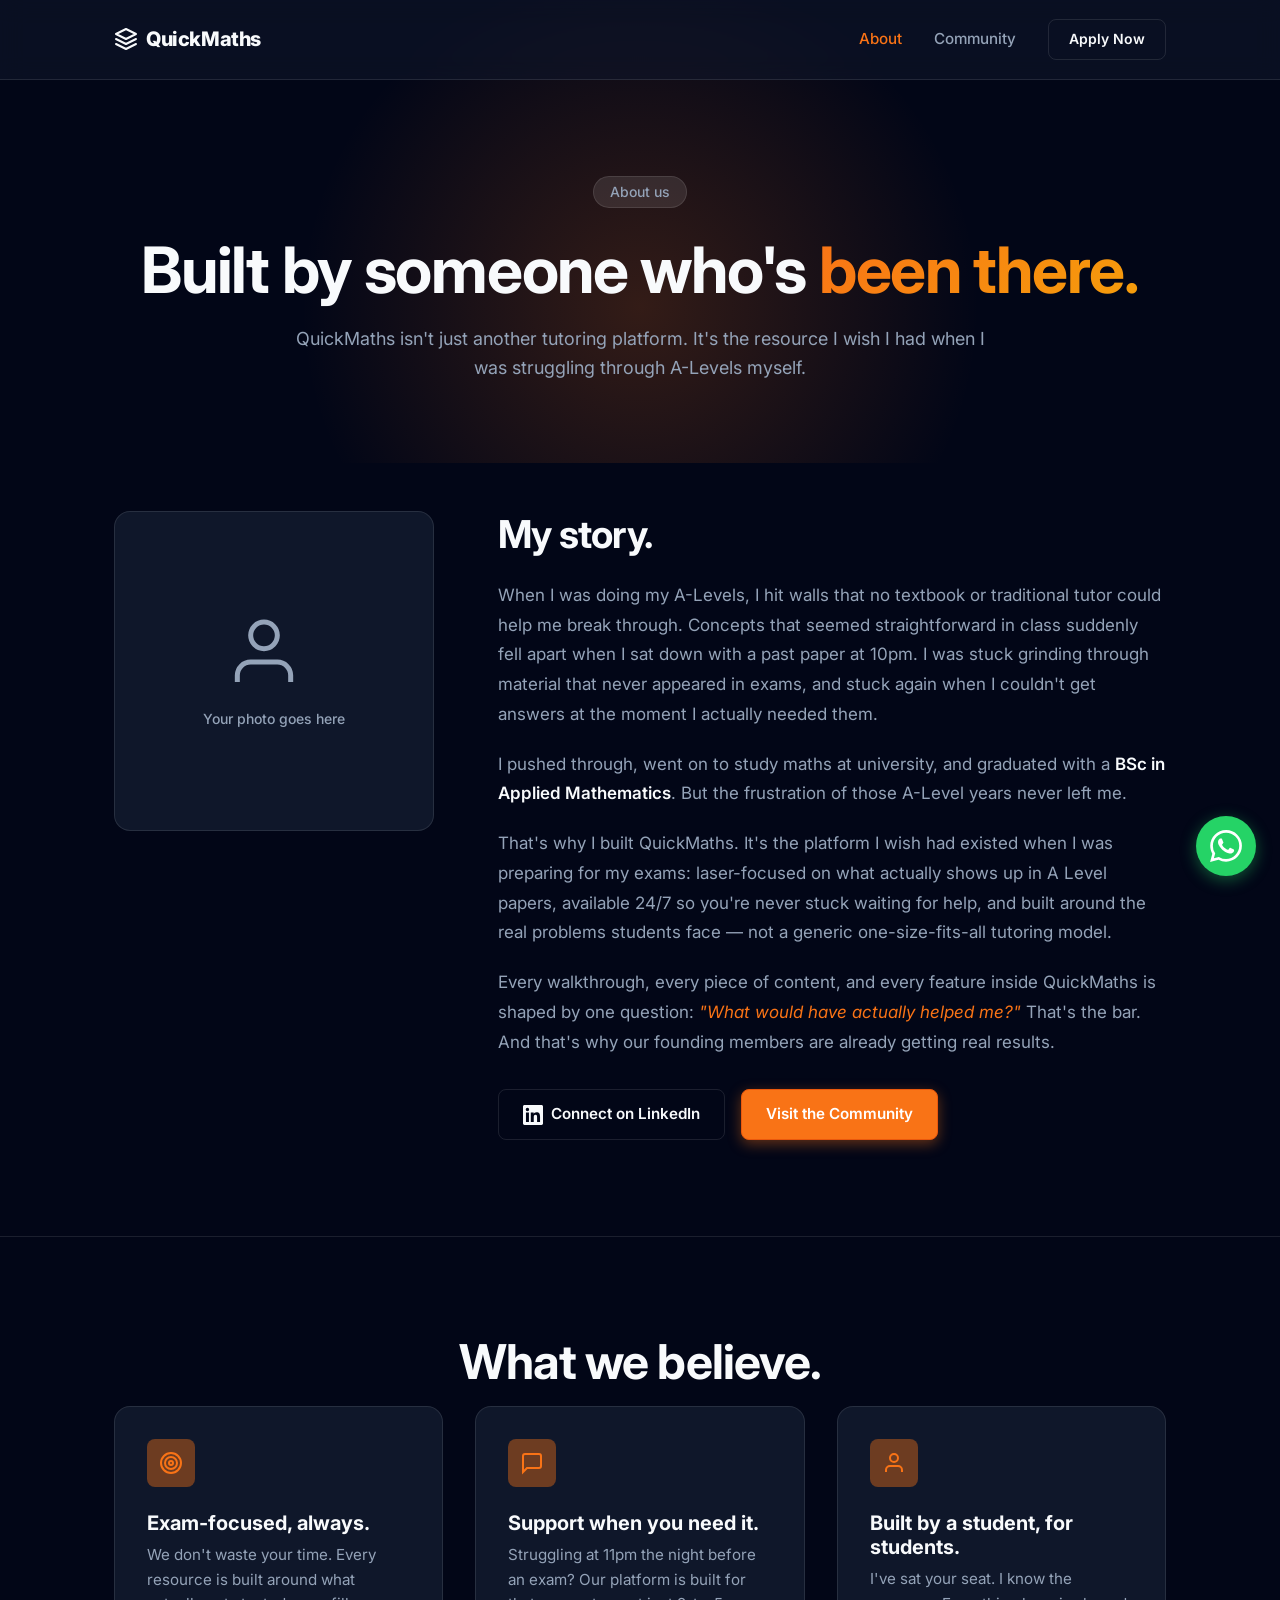
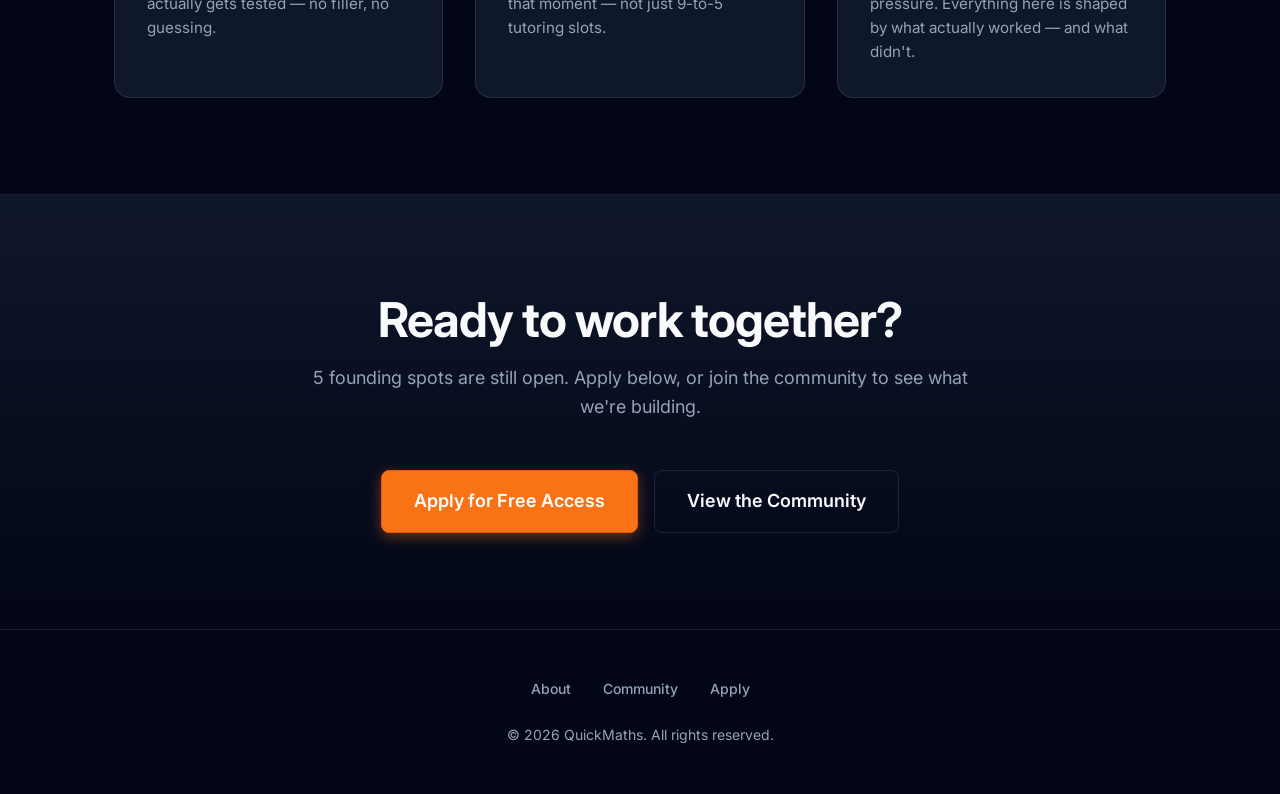
==== about.html @ 4be0e498 "about.html" ====
<!DOCTYPE html>
<html lang="en">

<head>
    <meta charset="UTF-8">
    <meta name="viewport" content="width=device-width, initial-scale=1.0">
    <title>About Us | QuickMaths</title>
    <meta name="description"
        content="Built by an Applied Maths graduate who knows first-hand what A-Level students actually need.">
    <link rel="preconnect" href="https://fonts.googleapis.com">
    <link rel="preconnect" href="https://fonts.gstatic.com" crossorigin>
    <link href="https://fonts.googleapis.com/css2?family=Inter:wght@300;400;500;600;700;800&display=swap"
        rel="stylesheet">
    <link rel="stylesheet" href="styles.css">
</head>

<body>
    <!-- Navbar -->
    <nav class="navbar">
        <div class="container nav-container">
            <a href="index.html" class="logo">
                <svg width="24" height="24" viewBox="0 0 24 24" fill="none" stroke="currentColor" stroke-width="2"
                    stroke-linecap="round" stroke-linejoin="round" class="logo-icon">
                    <path d="M12 2L2 7l10 5 10-5-10-5zM2 17l10 5 10-5M2 12l10 5 10-5" />
                </svg>
                QuickMaths
            </a>
            <div class="nav-links">
                <a href="about.html" class="nav-link active">About</a>
                <a href="https://www.skool.com/quick-maths-6968/about" target="_blank" rel="noopener" class="nav-link">Community</a>
                <a href="https://tally.so/r/ODPE07" class="btn btn-outline sm">Apply Now</a>
            </div>
        </div>
    </nav>

    <!-- About Hero -->
    <header class="section about-hero">
        <div class="hero-bg-glow"></div>
        <div class="container animate-on-scroll">
            <span class="badge">About us</span>
            <h1 class="hero-title">Built by someone who's <span>been there.</span></h1>
            <p class="hero-subtitle about-subtitle">QuickMaths isn't just another tutoring platform. It's the resource I wish I had when I was struggling through A-Levels myself.</p>
        </div>
    </header>

    <!-- Founder Story -->
    <section class="section founder-section">
        <div class="container animate-on-scroll">
            <div class="founder-layout">
                <div class="founder-image-wrapper">
                    <div class="founder-image-placeholder">
                        <svg width="80" height="80" viewBox="0 0 24 24" fill="none" stroke="currentColor" stroke-width="1.5">
                            <path d="M17 21v-2a4 4 0 0 0-4-4H5a4 4 0 0 0-4 4v2" />
                            <circle cx="9" cy="7" r="4" />
                        </svg>
                        <p class="placeholder-text">Your photo goes here</p>
                    </div>
                </div>
                <div class="founder-content">
                    <h2 class="founder-heading">My story.</h2>
                    <p>When I was doing my A-Levels, I hit walls that no textbook or traditional tutor could help me break through. Concepts that seemed straightforward in class suddenly fell apart when I sat down with a past paper at 10pm. I was stuck grinding through material that never appeared in exams, and stuck again when I couldn't get answers at the moment I actually needed them.</p>

                    <p>I pushed through, went on to study maths at university, and graduated with a <strong>BSc in Applied Mathematics</strong>. But the frustration of those A-Level years never left me.</p>

                    <p>That's why I built QuickMaths. It's the platform I wish had existed when I was preparing for my exams: laser-focused on what actually shows up in A Level papers, available 24/7 so you're never stuck waiting for help, and built around the real problems students face &mdash; not a generic one-size-fits-all tutoring model.</p>

                    <p>Every walkthrough, every piece of content, and every feature inside QuickMaths is shaped by one question: <em>"What would have actually helped me?"</em> That's the bar. And that's why our founding members are already getting real results.</p>

                    <div class="founder-links">
                        <a href="https://linkedin.com/in/nicholas-geragotellis-593761186/" target="_blank" rel="noopener" class="btn btn-outline">
                            <svg width="20" height="20" viewBox="0 0 24 24" fill="currentColor" style="margin-right: 0.5rem;">
                                <path d="M20.447 20.452h-3.554v-5.569c0-1.328-.027-3.037-1.852-3.037-1.853 0-2.136 1.445-2.136 2.939v5.667H9.351V9h3.414v1.561h.046c.477-.9 1.637-1.85 3.37-1.85 3.601 0 4.267 2.37 4.267 5.455v6.286zM5.337 7.433a2.062 2.062 0 01-2.063-2.065 2.063 2.063 0 112.063 2.065zm1.782 13.019H3.555V9h3.564v11.452zM22.225 0H1.771C.792 0 0 .774 0 1.729v20.542C0 23.227.792 24 1.771 24h20.451C23.2 24 24 23.227 24 22.271V1.729C24 .774 23.2 0 22.222 0h.003z"/>
                            </svg>
                            Connect on LinkedIn
                        </a>
                        <a href="https://www.skool.com/quick-maths-6968/about" target="_blank" rel="noopener" class="btn btn-primary">Visit the Community</a>
                    </div>
                </div>
            </div>
        </div>
    </section>

    <!-- Values / Mission Section -->
    <section class="section mission-section">
        <div class="container animate-on-scroll">
            <div class="section-header center">
                <h2 class="section-title">What we believe.</h2>
            </div>
            <div class="grid feature-grid">
                <div class="card feature-card">
                    <div class="card-icon accent">
                        <svg width="24" height="24" viewBox="0 0 24 24" fill="none" stroke="currentColor" stroke-width="2">
                            <circle cx="12" cy="12" r="10" />
                            <circle cx="12" cy="12" r="6" />
                            <circle cx="12" cy="12" r="2" />
                        </svg>
                    </div>
                    <div class="feature-content">
                        <h3>Exam-focused, always.</h3>
                        <p>We don't waste your time. Every resource is built around what actually gets tested &mdash; no filler, no guessing.</p>
                    </div>
                </div>
                <div class="card feature-card">
                    <div class="card-icon accent">
                        <svg width="24" height="24" viewBox="0 0 24 24" fill="none" stroke="currentColor" stroke-width="2">
                            <path d="M21 15a2 2 0 0 1-2 2H7l-4 4V5a2 2 0 0 1 2-2h14a2 2 0 0 1 2 2z" />
                        </svg>
                    </div>
                    <div class="feature-content">
                        <h3>Support when you need it.</h3>
                        <p>Struggling at 11pm the night before an exam? Our platform is built for that moment &mdash; not just 9-to-5 tutoring slots.</p>
                    </div>
                </div>
                <div class="card feature-card">
                    <div class="card-icon accent">
                        <svg width="24" height="24" viewBox="0 0 24 24" fill="none" stroke="currentColor" stroke-width="2">
                            <path d="M20 21v-2a4 4 0 0 0-4-4H8a4 4 0 0 0-4 4v2" />
                            <circle cx="12" cy="7" r="4" />
                        </svg>
                    </div>
                    <div class="feature-content">
                        <h3>Built by a student, for students.</h3>
                        <p>I've sat your seat. I know the pressure. Everything here is shaped by what actually worked &mdash; and what didn't.</p>
                    </div>
                </div>
            </div>
        </div>
    </section>

    <!-- Final CTA -->
    <section class="section final-cta">
        <div class="container center animate-on-scroll">
            <h2 class="section-title">Ready to work together?</h2>
            <p class="section-subtitle">5 founding spots are still open. Apply below, or join the community to see what we're building.</p>
            <div class="hero-cta-group" style="display: flex; gap: 1rem; justify-content: center; flex-wrap: wrap;">
                <a href="https://tally.so/r/ODPE07" class="btn btn-primary lg">Apply for Free Access</a>
                <a href="https://www.skool.com/quick-maths-6968/about" target="_blank" rel="noopener" class="btn btn-outline lg">View the Community</a>
            </div>
        </div>
    </section>

    <!-- Footer -->
    <footer class="footer">
        <div class="container center">
            <div class="footer-links">
                <a href="about.html">About</a>
                <a href="https://www.skool.com/quick-maths-6968/about" target="_blank" rel="noopener">Community</a>
                <a href="https://tally.so/r/ODPE07">Apply</a>
            </div>
            <p>&copy; 2026 QuickMaths. All rights reserved.</p>
        </div>
    </footer>

    <!-- WhatsApp Floating Button -->
    <a href="https://wa.me/447864650040?text=Hi%20QuickMaths%2C%20I%20have%20a%20question" 
       target="_blank" rel="noopener" class="whatsapp-float" aria-label="Chat on WhatsApp">
        <svg viewBox="0 0 24 24" width="32" height="32" fill="currentColor">
            <path d="M17.472 14.382c-.297-.149-1.758-.867-2.03-.966-.273-.099-.471-.148-.67.15-.197.297-.767.966-.94 1.164-.173.199-.347.223-.644.075-.297-.15-1.255-.463-2.39-1.475-.883-.788-1.48-1.761-1.653-2.059-.173-.297-.018-.458.13-.606.134-.133.298-.347.446-.52.149-.174.198-.298.298-.497.099-.198.05-.371-.025-.52-.075-.149-.669-1.612-.916-2.207-.242-.579-.487-.5-.669-.51-.173-.008-.371-.01-.57-.01-.198 0-.52.074-.792.372-.272.297-1.04 1.016-1.04 2.479 0 1.462 1.065 2.875 1.213 3.074.149.198 2.096 3.2 5.077 4.487.709.306 1.262.489 1.694.625.712.227 1.36.195 1.871.118.571-.085 1.758-.719 2.006-1.413.248-.694.248-1.289.173-1.413-.074-.124-.272-.198-.57-.347m-5.421 7.403h-.004a9.87 9.87 0 01-5.031-1.378l-.361-.214-3.741.982.998-3.648-.235-.374a9.86 9.86 0 01-1.51-5.26c.001-5.45 4.436-9.884 9.888-9.884 2.64 0 5.122 1.03 6.988 2.898a9.825 9.825 0 012.893 6.994c-.003 5.45-4.437 9.884-9.885 9.884m8.413-18.297A11.815 11.815 0 0012.05 0C5.495 0 .16 5.335.157 11.892c0 2.096.547 4.142 1.588 5.945L.057 24l6.305-1.654a11.882 11.882 0 005.683 1.448h.005c6.554 0 11.89-5.335 11.893-11.893a11.821 11.821 0 00-3.48-8.413z"/>
        </svg>
    </a>

    <script src="script.js"></script>
</body>

</html>
---- styles.css ----
/* BASE CONFIGURATION & CSS VARIABLES */
:root {
  /* Colors */
  --bg-base: #020617; /* Deep Slate (Tailwind 950) */
  --bg-surface: #0f172a; /* Slate 900 */
  --bg-surface-glass: rgba(15, 23, 42, 0.6);
  --bg-surface-hover: #1e293b;
  
  --accent-primary: #F97316; /* Energetic Orange */
  --accent-hover: #EA580C;
  --accent-glow: rgba(249, 115, 22, 0.4);
  
  --text-main: #f8fafc;
  --text-muted: #94a3b8;
  --border-color: rgba(255, 255, 255, 0.1);
  --border-glow: rgba(249, 115, 22, 0.2);

  /* Utilities */
  --nav-height: 80px;
  --container-width: 1100px;
  --radius-sm: 8px;
  --radius-md: 16px;
  --radius-lg: 24px;
}

* {
  box-sizing: border-box;
  margin: 0;
  padding: 0;
}

body {
  font-family: 'Inter', sans-serif;
  background-color: var(--bg-base);
  color: var(--text-main);
  line-height: 1.6;
  -webkit-font-smoothing: antialiased;
  overflow-x: hidden;
}

/* TYPOGRAPHY */
h1, h2, h3, h4, h5 {
  line-height: 1.2;
  font-weight: 700;
  margin-bottom: 1rem;
}

h1.hero-title {
  font-size: clamp(2.5rem, 5vw, 4rem);
  letter-spacing: -0.02em;
}

h1.hero-title span, h2.section-title span {
  background: linear-gradient(135deg, #fff 0%, var(--text-muted) 100%);
  -webkit-background-clip: text;
  -webkit-text-fill-color: transparent;
}

h1.hero-title span {
  color: var(--accent-primary);
  background: linear-gradient(135deg, #F97316 0%, #F59E0B 100%);
  -webkit-background-clip: text;
  -webkit-text-fill-color: transparent;
}

h2.section-title {
  font-size: clamp(2rem, 4vw, 3rem);
  letter-spacing: -0.02em;
}

.section-subtitle, .hero-subtitle {
  font-size: 1.125rem;
  color: var(--text-muted);
  max-width: 700px;
  margin-bottom: 2rem;
  font-weight: 400;
}

.center {
  text-align: center;
  margin-inline: auto;
  display: flex;
  flex-direction: column;
  align-items: center;
}

a {
  text-decoration: none;
  transition: all 0.2s ease;
}

/* LAYOUT */
.container {
  max-width: var(--container-width);
  margin: 0 auto;
  padding: 0 1.5rem;
  position: relative;
}

.section {
  padding: 6rem 0;
  position: relative;
}

.grid {
  display: grid;
  gap: 2rem;
}

/* COMPONENTS */
.btn {
  display: inline-flex;
  align-items: center;
  justify-content: center;
  font-weight: 600;
  border-radius: var(--radius-sm);
  cursor: pointer;
  transition: all 0.3s ease;
  white-space: nowrap;
}

.btn-primary {
  background: var(--accent-primary);
  color: white;
  border: 1px solid var(--accent-hover);
  box-shadow: 0 4px 14px 0 var(--accent-glow);
}

.btn-primary:hover {
  background: var(--accent-hover);
  transform: translateY(-2px);
  box-shadow: 0 6px 20px 0 var(--accent-glow);
}

.btn-outline {
  background: transparent;
  color: var(--text-main);
  border: 1px solid var(--border-color);
}

.btn-outline:hover {
  background: rgba(255, 255, 255, 0.05);
  border-color: var(--text-muted);
}

.btn.sm { padding: 0.5rem 1.25rem; font-size: 0.875rem; }
.btn.lg { padding: 1rem 2rem; font-size: 1.125rem; }
.btn.block { width: 100%; }

.card {
  background: var(--bg-surface);
  border: 1px solid var(--border-color);
  border-radius: var(--radius-md);
  padding: 2rem;
  transition: transform 0.3s ease, border-color 0.3s ease;
  position: relative;
  overflow: hidden;
}

.card:hover {
  transform: translateY(-5px);
  border-color: rgba(255,255,255, 0.2);
}

.card-icon {
  width: 48px;
  height: 48px;
  border-radius: var(--radius-sm);
  display: flex;
  align-items: center;
  justify-content: center;
  margin-bottom: 1.5rem;
}

.card-icon.red { background: rgba(239, 68, 68, 0.1); color: #ef4444; }
.card-icon.accent { background: var(--accent-glow); color: var(--accent-primary); }

/* SPECIFIC SECTIONS */
/* Navbar */
.navbar {
  position: fixed;
  top: 0; left: 0; right: 0;
  height: var(--nav-height);
  display: flex;
  align-items: center;
  z-index: 100;
  background: var(--bg-surface-glass);
  backdrop-filter: blur(12px);
  -webkit-backdrop-filter: blur(12px);
  border-bottom: 1px solid var(--border-color);
}

.nav-container {
  display: flex;
  justify-content: space-between;
  align-items: center;
  width: 100%;
}

.logo {
  font-weight: 800;
  font-size: 1.25rem;
  letter-spacing: -0.02em;
  display: flex;
  align-items: center;
  gap: 0.5rem;
  color: var(--text-main);
}

.nav-links {
  display: flex;
  align-items: center;
  gap: 2rem;
}

.nav-link {
  color: var(--text-muted);
  font-weight: 500;
  font-size: 0.95rem;
  transition: color 0.2s ease;
}

.nav-link:hover {
  color: var(--text-main);
}

.nav-link.active {
  color: var(--accent-primary);
}

@media (max-width: 640px) {
  .nav-links { gap: 1rem; }
  .nav-link { font-size: 0.875rem; }
}

/* Hero */
.hero {
  padding-top: calc(var(--nav-height) + 6rem);
  text-align: center;
  overflow: hidden;
}

.hero-bg-glow {
  position: absolute;
  top: -20%; left: 50%;
  transform: translateX(-50%);
  width: 800px;
  height: 800px;
  background: radial-gradient(circle, var(--accent-glow) 0%, transparent 60%);
  z-index: 0;
  pointer-events: none;
  opacity: 0.5;
}

.hero-container {
  display: flex;
  flex-direction: column;
  align-items: center;
  z-index: 1;
}

.badge {
  display: inline-block;
  background: rgba(255, 255, 255, 0.1);
  color: var(--text-muted);
  padding: 0.25rem 1rem;
  border-radius: 999px;
  font-size: 0.875rem;
  font-weight: 500;
  margin-bottom: 1.5rem;
  border: 1px solid var(--border-color);
}

.hero-cta-group { margin-top: 1rem; }

.reassurance {
  margin-top: 1rem;
  font-size: 0.875rem;
  color: var(--text-muted);
  display: flex;
  align-items: center;
  justify-content: center;
  gap: 0.5rem;
}

.reassurance svg { color: var(--accent-primary); }

/* Problem Section */
.problem-grid {
  grid-template-columns: repeat(auto-fit, minmax(300px, 1fr));
}

.problem-card h3 { font-size: 1.25rem; margin-bottom: 0.5rem; }
.problem-card p { color: var(--text-muted); font-size: 0.95rem; }

/* Solution Section */
.feature-grid { grid-template-columns: repeat(auto-fit, minmax(300px, 1fr)); }

@media(min-width: 768px) {
  .feature-card.span-2 { grid-column: span 2; }
}

.feature-card h3 { font-size: 1.25rem; margin-bottom: 0.5rem; }
.feature-card p { color: var(--text-muted); font-size: 0.95rem; }

/* How It Works */
.steps-wrapper {
  display: flex;
  flex-direction: column;
  gap: 2rem;
  align-items: center;
  margin-top: 3rem;
}

.step {
  text-align: center;
  max-width: 400px;
}

.step-number {
  width: 56px; height: 56px;
  border-radius: 50%;
  background: var(--bg-surface);
  border: 2px solid var(--accent-primary);
  display: flex;
  align-items: center;
  justify-content: center;
  font-size: 1.5rem;
  font-weight: 700;
  margin: 0 auto 1.5rem;
  color: var(--accent-primary);
  box-shadow: 0 0 20px var(--accent-glow);
}

.step-connector {
  width: 2px;
  height: 40px;
  background: linear-gradient(to bottom, var(--accent-primary), transparent);
  opacity: 0.5;
}

@media(min-width: 768px) {
  .steps-wrapper { flex-direction: row; justify-content: space-between; align-items: flex-start; }
  .step-connector { width: 100px; height: 2px; background: linear-gradient(to right, var(--accent-primary), transparent); margin-top: 28px; }
}

/* Social Proof */
.stat-bar {
  display: flex;
  flex-wrap: wrap;
  justify-content: center;
  gap: 4rem;
  margin-bottom: 4rem;
  padding: 2rem;
  background: var(--bg-surface);
  border-radius: var(--radius-lg);
  border: 1px solid var(--border-color);
}

.stat h4 {
  font-size: 3rem;
  color: var(--accent-primary);
  margin-bottom: 0;
  line-height: 1;
}

.stat p { color: var(--text-muted); font-weight: 500; margin-top: 0.5rem; }

.testimonial-grid { grid-template-columns: repeat(auto-fit, minmax(350px, 1fr)); }

.testimonial-card { display: flex; flex-direction: column; justify-content: space-between; }
.quote-icon { font-size: 4rem; color: var(--accent-primary); opacity: 0.2; line-height: 0; margin-bottom: 2rem; margin-top: 1rem; font-family: serif; }
.testimonial-text { font-size: 1.125rem; font-style: italic; margin-bottom: 2rem; color: var(--text-main); }
.testimonial-author { display: flex; align-items: center; gap: 1rem; }
.author-avatar { width: 48px; height: 48px; border-radius: 50%; background: var(--border-color); }
.testimonial-author h5 { margin-bottom: 0.1rem; font-size: 1rem; }
.testimonial-author span { font-size: 0.85rem; color: var(--text-muted); }

/* Pricing */
.pricing { position: relative; overflow: hidden; }
.pricing-bg-glow { position: absolute; right: -10%; bottom: 0; width: 600px; height: 600px; background: radial-gradient(circle, var(--accent-glow) 0%, transparent 60%); pointer-events: none; opacity: 0.3; }

.pricing-layout {
  display: grid;
  gap: 4rem;
  align-items: center;
}

@media(min-width: 992px) {
  .pricing-layout { grid-template-columns: 1fr 400px; }
}

.pricing-benefits {
  list-style: none;
  margin-top: 2rem;
}
.pricing-benefits li {
  display: flex;
  align-items: center;
  gap: 1rem;
  margin-bottom: 1rem;
  font-size: 1.125rem;
}
.pricing-benefits svg { color: var(--accent-primary); }

.pricing-card {
  background: linear-gradient(180deg, var(--bg-surface) 0%, var(--bg-base) 100%);
  border: 1px solid rgba(255,255,255, 0.15);
  box-shadow: 0 20px 40px rgba(0,0,0,0.4);
}

.pricing-header { margin-bottom: 2rem; text-align: center; }
.price { display: flex; align-items: baseline; justify-content: center; gap: 0.25rem; }
.price .currency { font-size: 1.5rem; font-weight: 600; color: var(--text-muted); }
.price .amount { font-size: 4rem; font-weight: 800; line-height: 1; }
.price .period { color: var(--text-muted); font-weight: 500; }

.guarantee-box {
  margin-top: 1.5rem;
  padding: 1rem;
  background: rgba(249, 115, 22, 0.05);
  border-radius: var(--radius-sm);
  border: 1px solid var(--border-glow);
  display: flex;
  gap: 1rem;
  align-items: flex-start;
  font-size: 0.875rem;
  color: var(--text-muted);
}
.guarantee-box svg { flex-shrink: 0; }
.guarantee-box strong { color: var(--text-main); }

/* FAQ */
.faq-list { max-width: 800px; margin: 0 auto; }
.faq-item {
  border-bottom: 1px solid var(--border-color);
  padding: 1.5rem 0;
}

.faq-question {
  width: 100%;
  background: none;
  border: none;
  color: var(--text-main);
  font-size: 1.125rem;
  font-weight: 600;
  font-family: inherit;
  display: flex;
  justify-content: space-between;
  align-items: center;
  cursor: pointer;
  text-align: left;
}

.faq-question .icon-toggle { transition: transform 0.3s ease; }
.faq-question.active .icon-toggle { transform: rotate(180deg); }

.faq-answer {
  max-height: 0;
  overflow: hidden;
  transition: max-height 0.3s ease;
}
.faq-answer p { padding-top: 1rem; color: var(--text-muted); font-size: 1rem; }

/* Final CTA */
.final-cta {
  background: linear-gradient(180deg, var(--bg-surface) 0%, var(--bg-base) 100%);
  border-top: 1px solid var(--border-color);
}

/* Footer */
.footer { border-top: 1px solid var(--border-color); padding: 3rem 0; color: var(--text-muted); font-size: 0.875rem; }

.footer-links {
  display: flex;
  gap: 2rem;
  justify-content: center;
  margin-bottom: 1.5rem;
  flex-wrap: wrap;
}

.footer-links a {
  color: var(--text-muted);
  font-weight: 500;
  transition: color 0.2s ease;
}

.footer-links a:hover {
  color: var(--text-main);
}

/* ABOUT PAGE */
.about-hero {
  padding-top: calc(var(--nav-height) + 6rem);
  padding-bottom: 3rem;
  text-align: center;
  overflow: hidden;
}

.about-hero .container {
  display: flex;
  flex-direction: column;
  align-items: center;
  z-index: 1;
  position: relative;
}

.about-subtitle {
  text-align: center;
  margin-inline: auto;
}

.founder-section {
  padding-top: 3rem;
}

.founder-layout {
  display: grid;
  gap: 4rem;
  align-items: start;
}

@media (min-width: 900px) {
  .founder-layout {
    grid-template-columns: 320px 1fr;
  }
}

.founder-image-wrapper {
  position: sticky;
  top: calc(var(--nav-height) + 2rem);
}

.founder-image-placeholder {
  width: 100%;
  aspect-ratio: 1;
  background: var(--bg-surface);
  border: 1px solid var(--border-color);
  border-radius: var(--radius-md);
  display: flex;
  flex-direction: column;
  align-items: center;
  justify-content: center;
  gap: 1rem;
  color: var(--text-muted);
  max-width: 320px;
  margin: 0 auto;
}

.placeholder-text {
  font-size: 0.875rem;
  font-weight: 500;
}

.founder-content h2.founder-heading {
  font-size: clamp(1.75rem, 3vw, 2.5rem);
  margin-bottom: 1.5rem;
  letter-spacing: -0.02em;
}

.founder-content p {
  color: var(--text-muted);
  font-size: 1.0625rem;
  line-height: 1.75;
  margin-bottom: 1.25rem;
}

.founder-content p strong {
  color: var(--text-main);
  font-weight: 600;
}

.founder-content p em {
  color: var(--accent-primary);
  font-style: italic;
}

.founder-links {
  display: flex;
  gap: 1rem;
  margin-top: 2rem;
  flex-wrap: wrap;
}

.founder-links .btn {
  padding: 0.75rem 1.5rem;
  font-size: 0.95rem;
  display: inline-flex;
  align-items: center;
}

.mission-section {
  border-top: 1px solid var(--border-color);
}

/* WHATSAPP FLOATING BUTTON */
.whatsapp-float {
  position: fixed;
  bottom: 24px;
  right: 24px;
  width: 60px;
  height: 60px;
  background: #25D366;
  color: #fff;
  border-radius: 50%;
  display: flex;
  align-items: center;
  justify-content: center;
  box-shadow: 0 4px 16px rgba(37, 211, 102, 0.4);
  z-index: 99;
  transition: transform 0.3s ease, box-shadow 0.3s ease;
  animation: whatsapp-pulse 2.5s infinite;
}

.whatsapp-float:hover {
  transform: scale(1.1);
  box-shadow: 0 6px 24px rgba(37, 211, 102, 0.6);
  animation: none;
}

.whatsapp-float svg {
  width: 32px;
  height: 32px;
}

@keyframes whatsapp-pulse {
  0% { box-shadow: 0 4px 16px rgba(37, 211, 102, 0.4), 0 0 0 0 rgba(37, 211, 102, 0.5); }
  70% { box-shadow: 0 4px 16px rgba(37, 211, 102, 0.4), 0 0 0 16px rgba(37, 211, 102, 0); }
  100% { box-shadow: 0 4px 16px rgba(37, 211, 102, 0.4), 0 0 0 0 rgba(37, 211, 102, 0); }
}

@media (max-width: 640px) {
  .whatsapp-float {
    width: 54px;
    height: 54px;
    bottom: 16px;
    right: 16px;
  }
  .whatsapp-float svg { width: 28px; height: 28px; }
}

/* ANIMATIONS */
.animate-on-scroll {
  opacity: 0;
  transform: translateY(30px);
  transition: opacity 0.8s cubic-bezier(0.16, 1, 0.3, 1), transform 0.8s cubic-bezier(0.16, 1, 0.3, 1);
}

.animate-on-scroll.visible {
  opacity: 1;
  transform: translateY(0);
}
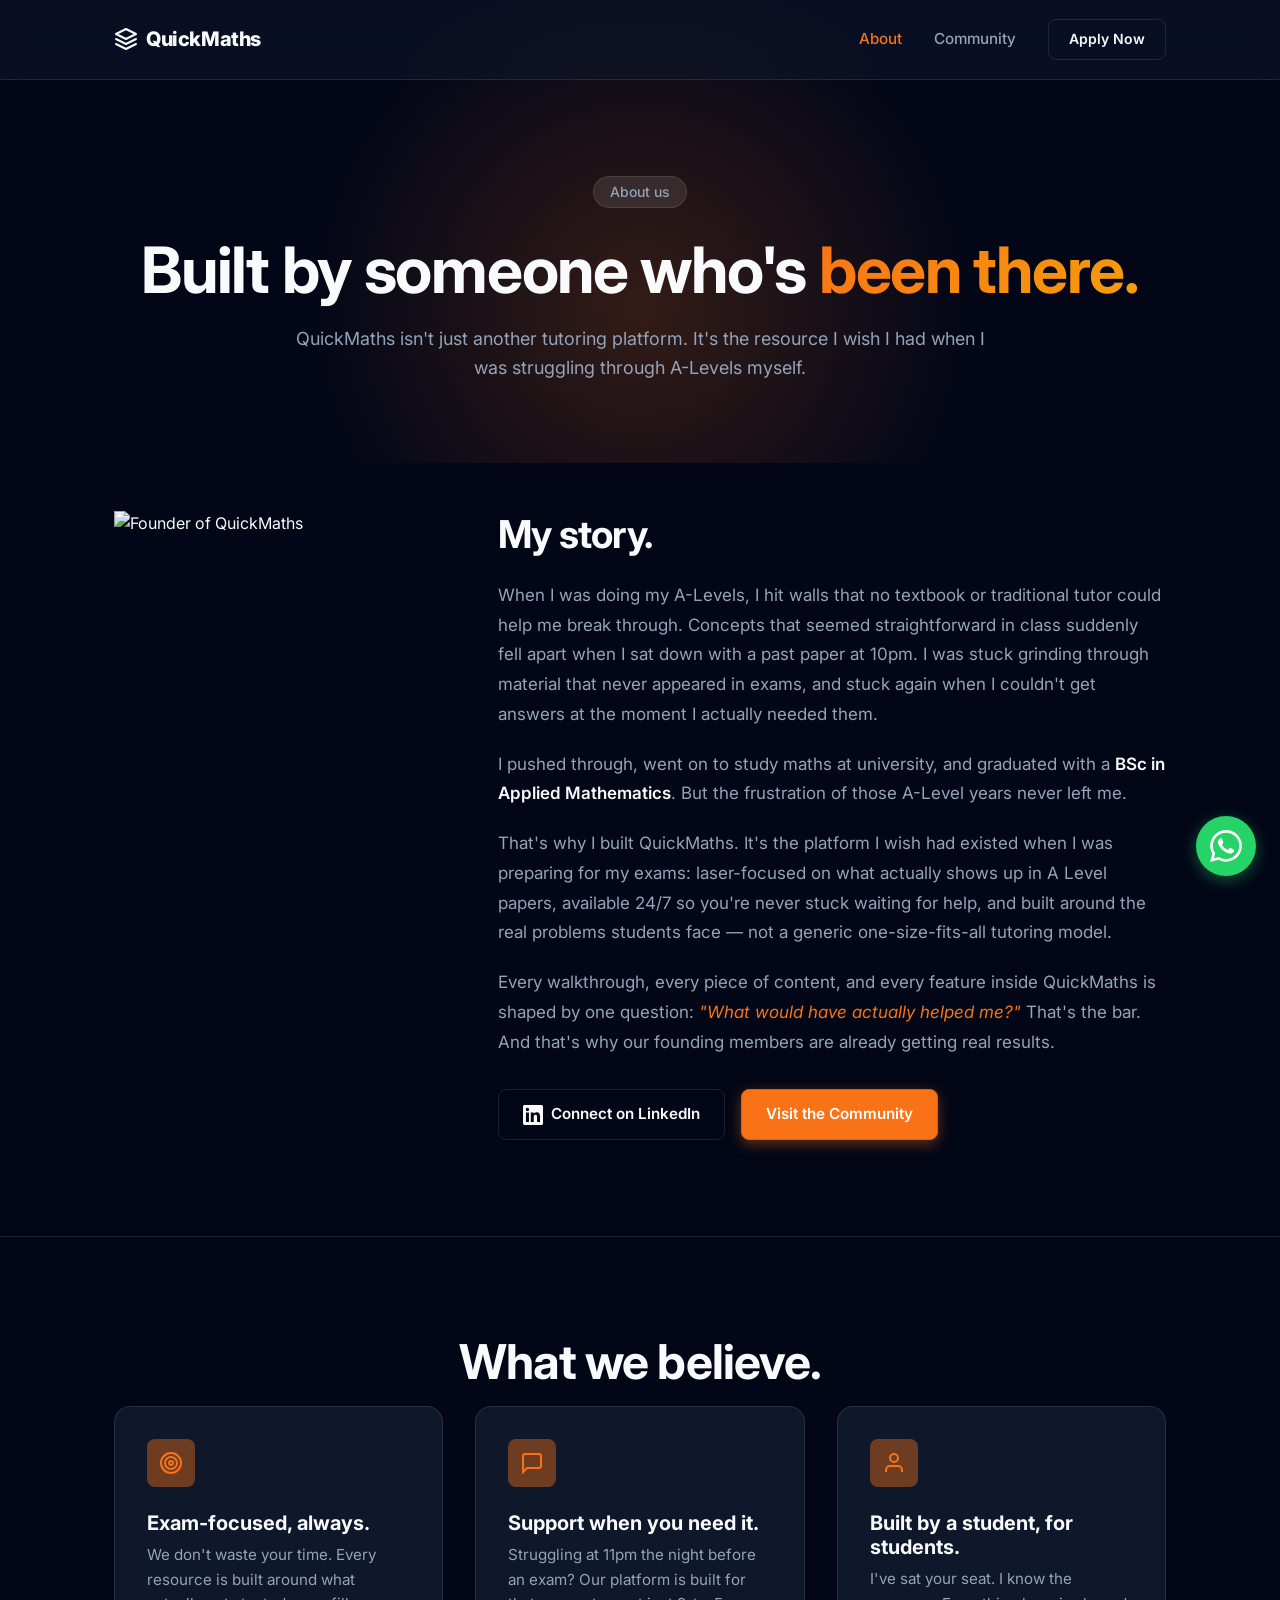
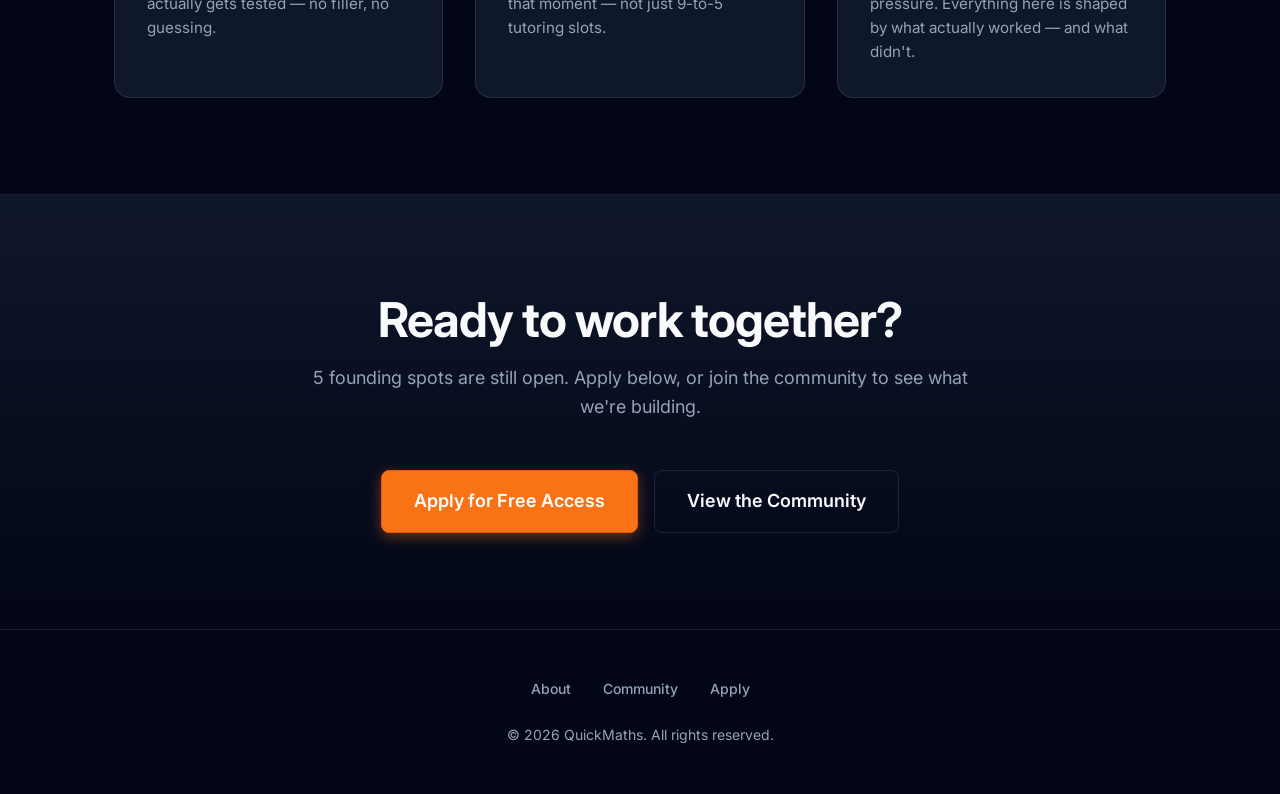
==== commit 066beb1d: "Update about.html" ====
--- a/about.html
+++ b/about.html
@@ -48,13 +48,7 @@
         <div class="container animate-on-scroll">
             <div class="founder-layout">
                 <div class="founder-image-wrapper">
-                    <div class="founder-image-placeholder">
-                        <svg width="80" height="80" viewBox="0 0 24 24" fill="none" stroke="currentColor" stroke-width="1.5">
-                            <path d="M17 21v-2a4 4 0 0 0-4-4H5a4 4 0 0 0-4 4v2" />
-                            <circle cx="9" cy="7" r="4" />
-                        </svg>
-                        <p class="placeholder-text">Your photo goes here</p>
-                    </div>
+                    <img src="founder.jpg" alt="Founder of QuickMaths" class="founder-image">
                 </div>
                 <div class="founder-content">
                     <h2 class="founder-heading">My story.</h2>
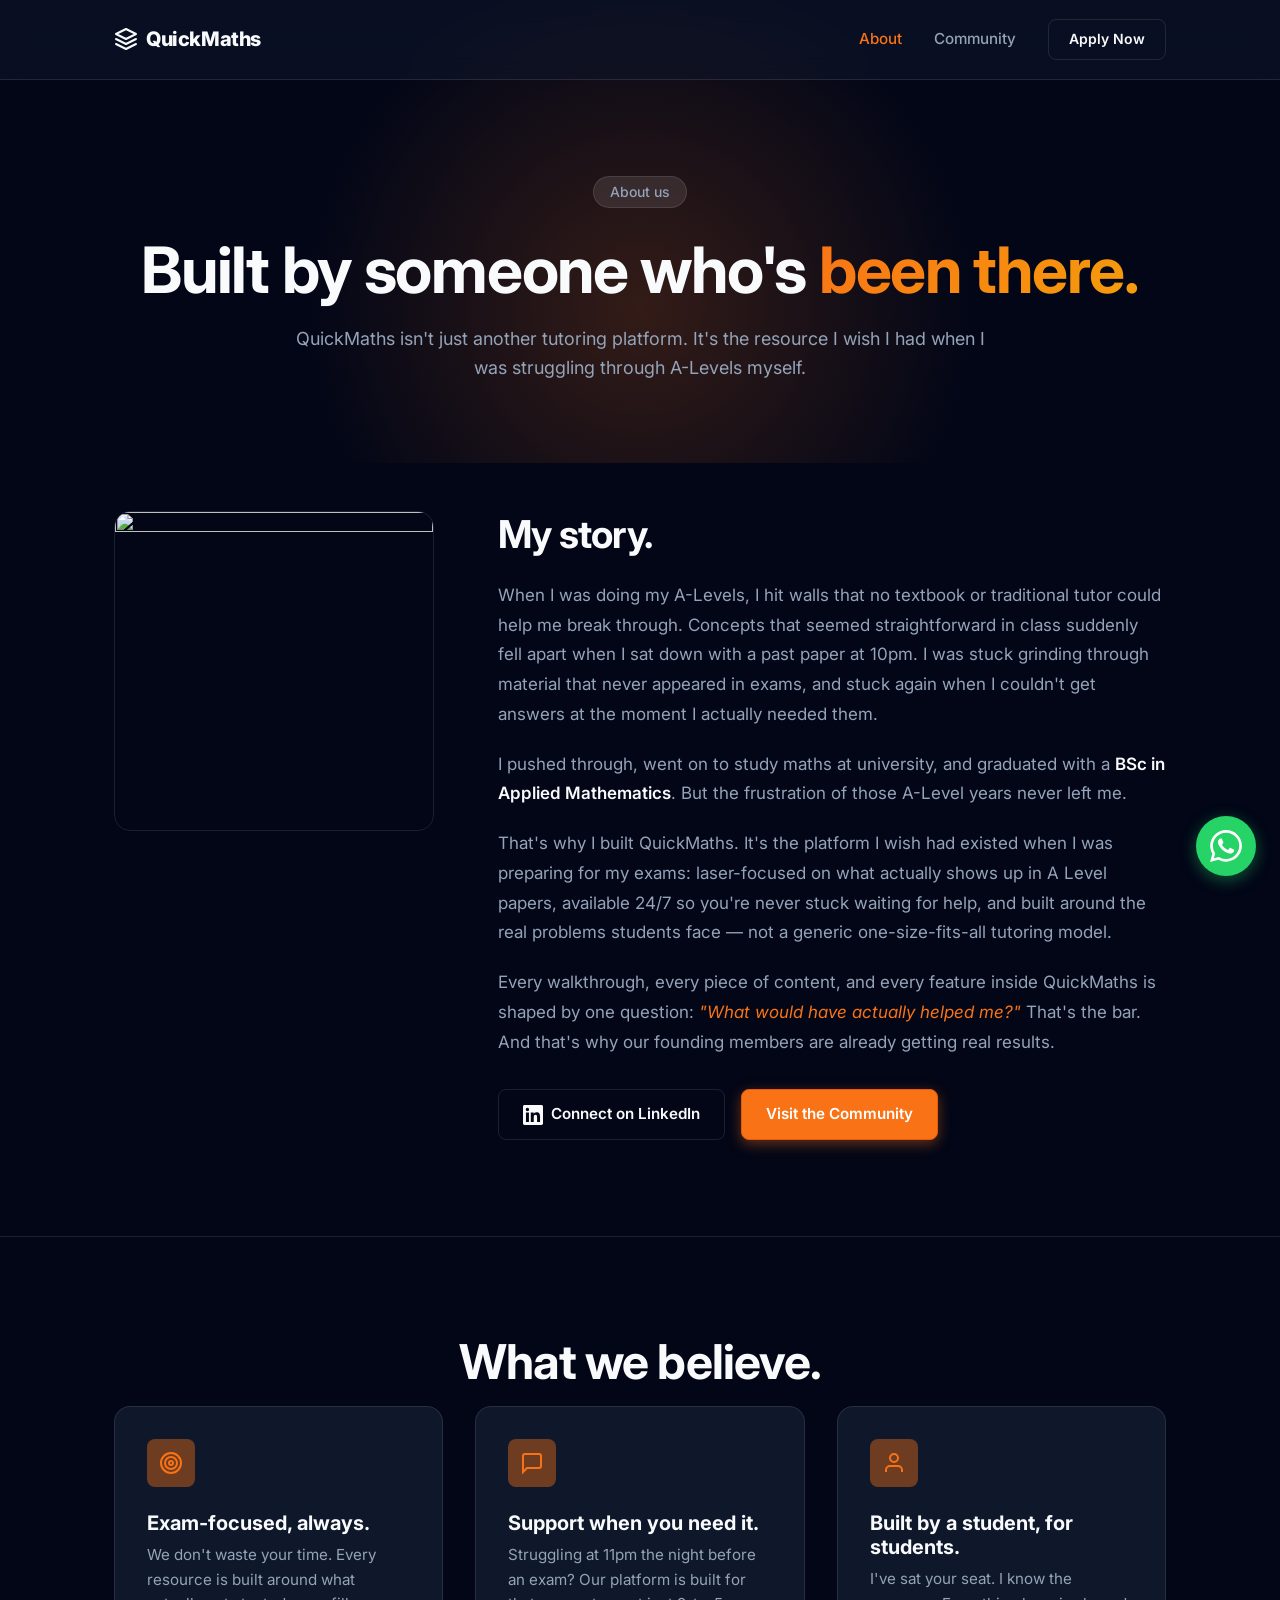
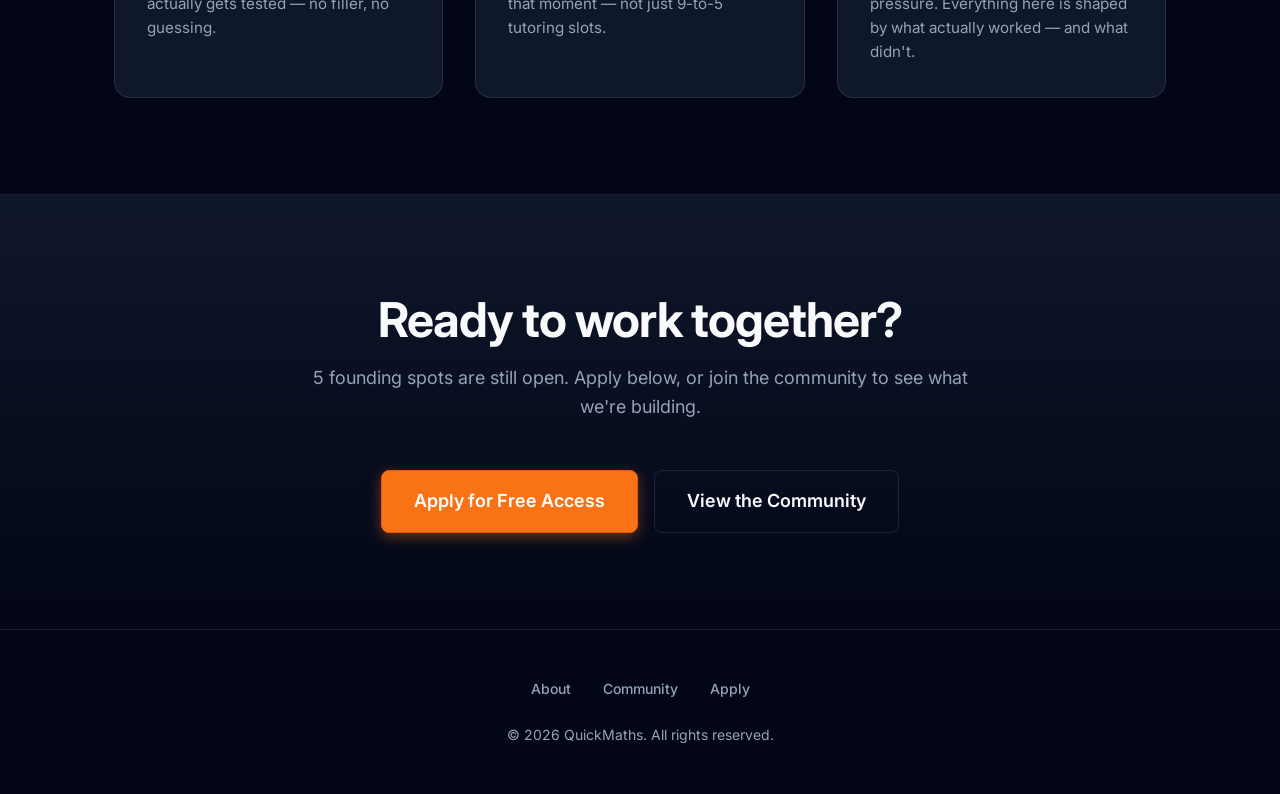
==== commit aa201f1d: "Update about.html" ====
--- a/about.html
+++ b/about.html
@@ -48,7 +48,7 @@
         <div class="container animate-on-scroll">
             <div class="founder-layout">
                 <div class="founder-image-wrapper">
-                    <img src="founder.jpg" alt="Founder of QuickMaths" class="founder-image">
+                    <img src="profile.jpg" alt="" class="founder-image">
                 </div>
                 <div class="founder-content">
                     <h2 class="founder-heading">My story.</h2>
--- a/styles.css
+++ b/styles.css
@@ -531,19 +531,14 @@
   top: calc(var(--nav-height) + 2rem);
 }
 
-.founder-image-placeholder {
+.founder-image {
   width: 100%;
+  max-width: 320px;
   aspect-ratio: 1;
-  background: var(--bg-surface);
+  object-fit: cover;
+  border-radius: var(--radius-md);
   border: 1px solid var(--border-color);
-  border-radius: var(--radius-md);
-  display: flex;
-  flex-direction: column;
-  align-items: center;
-  justify-content: center;
-  gap: 1rem;
-  color: var(--text-muted);
-  max-width: 320px;
+  display: block;
   margin: 0 auto;
 }
 
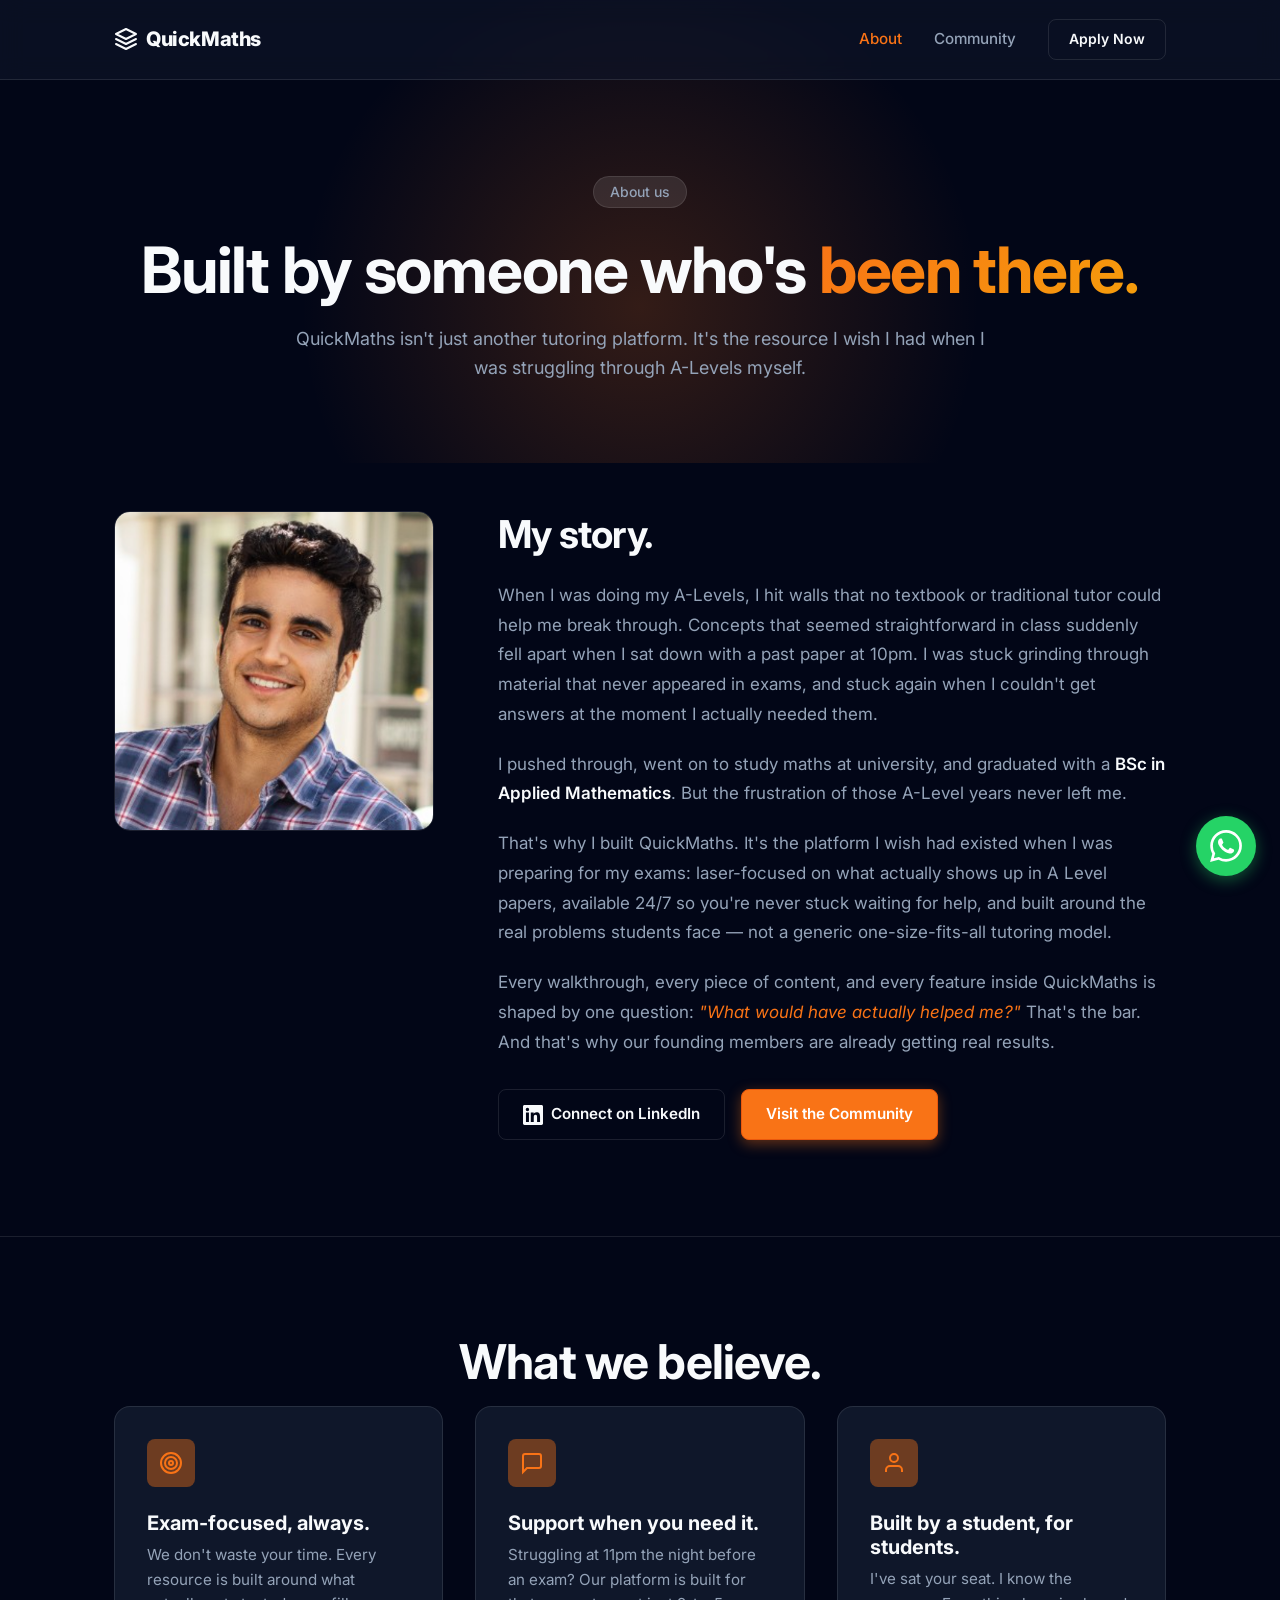
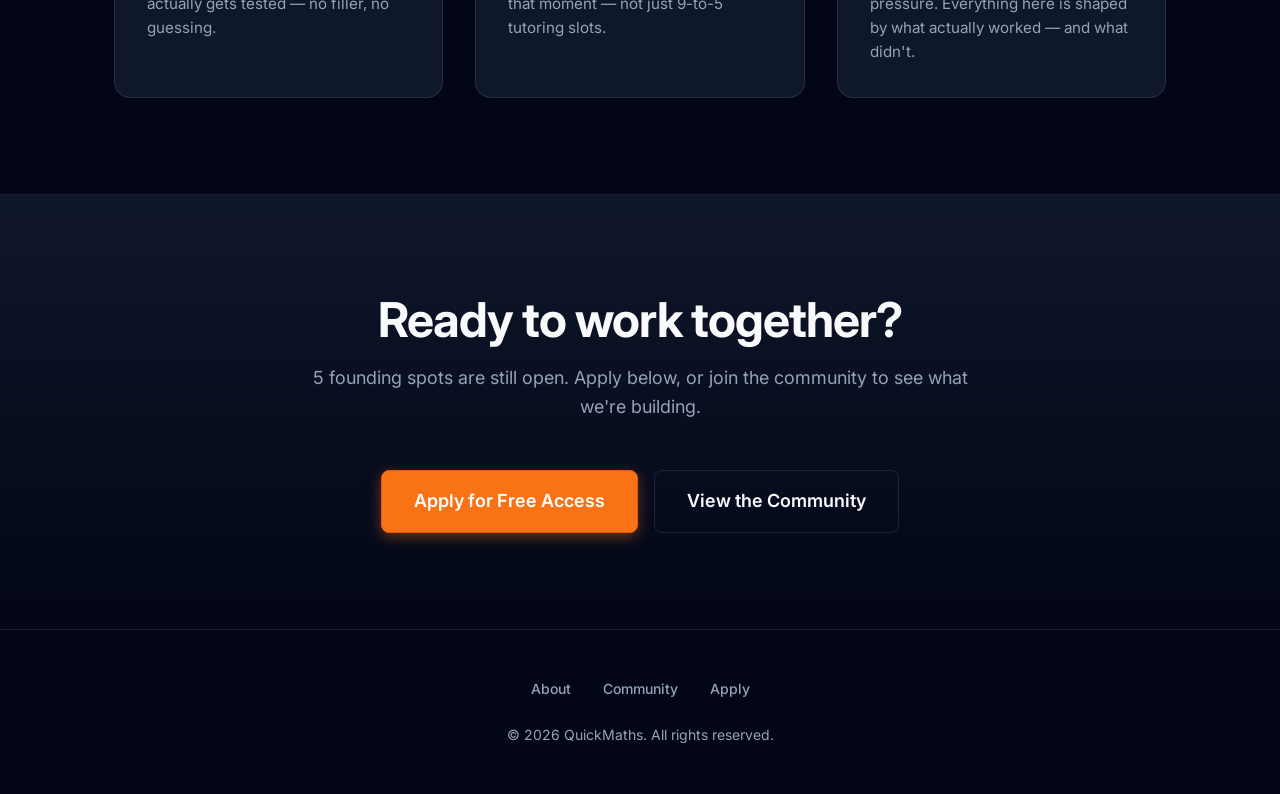
==== commit c722c6d6: "Update about.html" ====
--- a/about.html
+++ b/about.html
@@ -48,7 +48,7 @@
         <div class="container animate-on-scroll">
             <div class="founder-layout">
                 <div class="founder-image-wrapper">
-                    <img src="profile.jpg" alt="" class="founder-image">
+                    <img src="profile.png" alt="" class="founder-image">
                 </div>
                 <div class="founder-content">
                     <h2 class="founder-heading">My story.</h2>
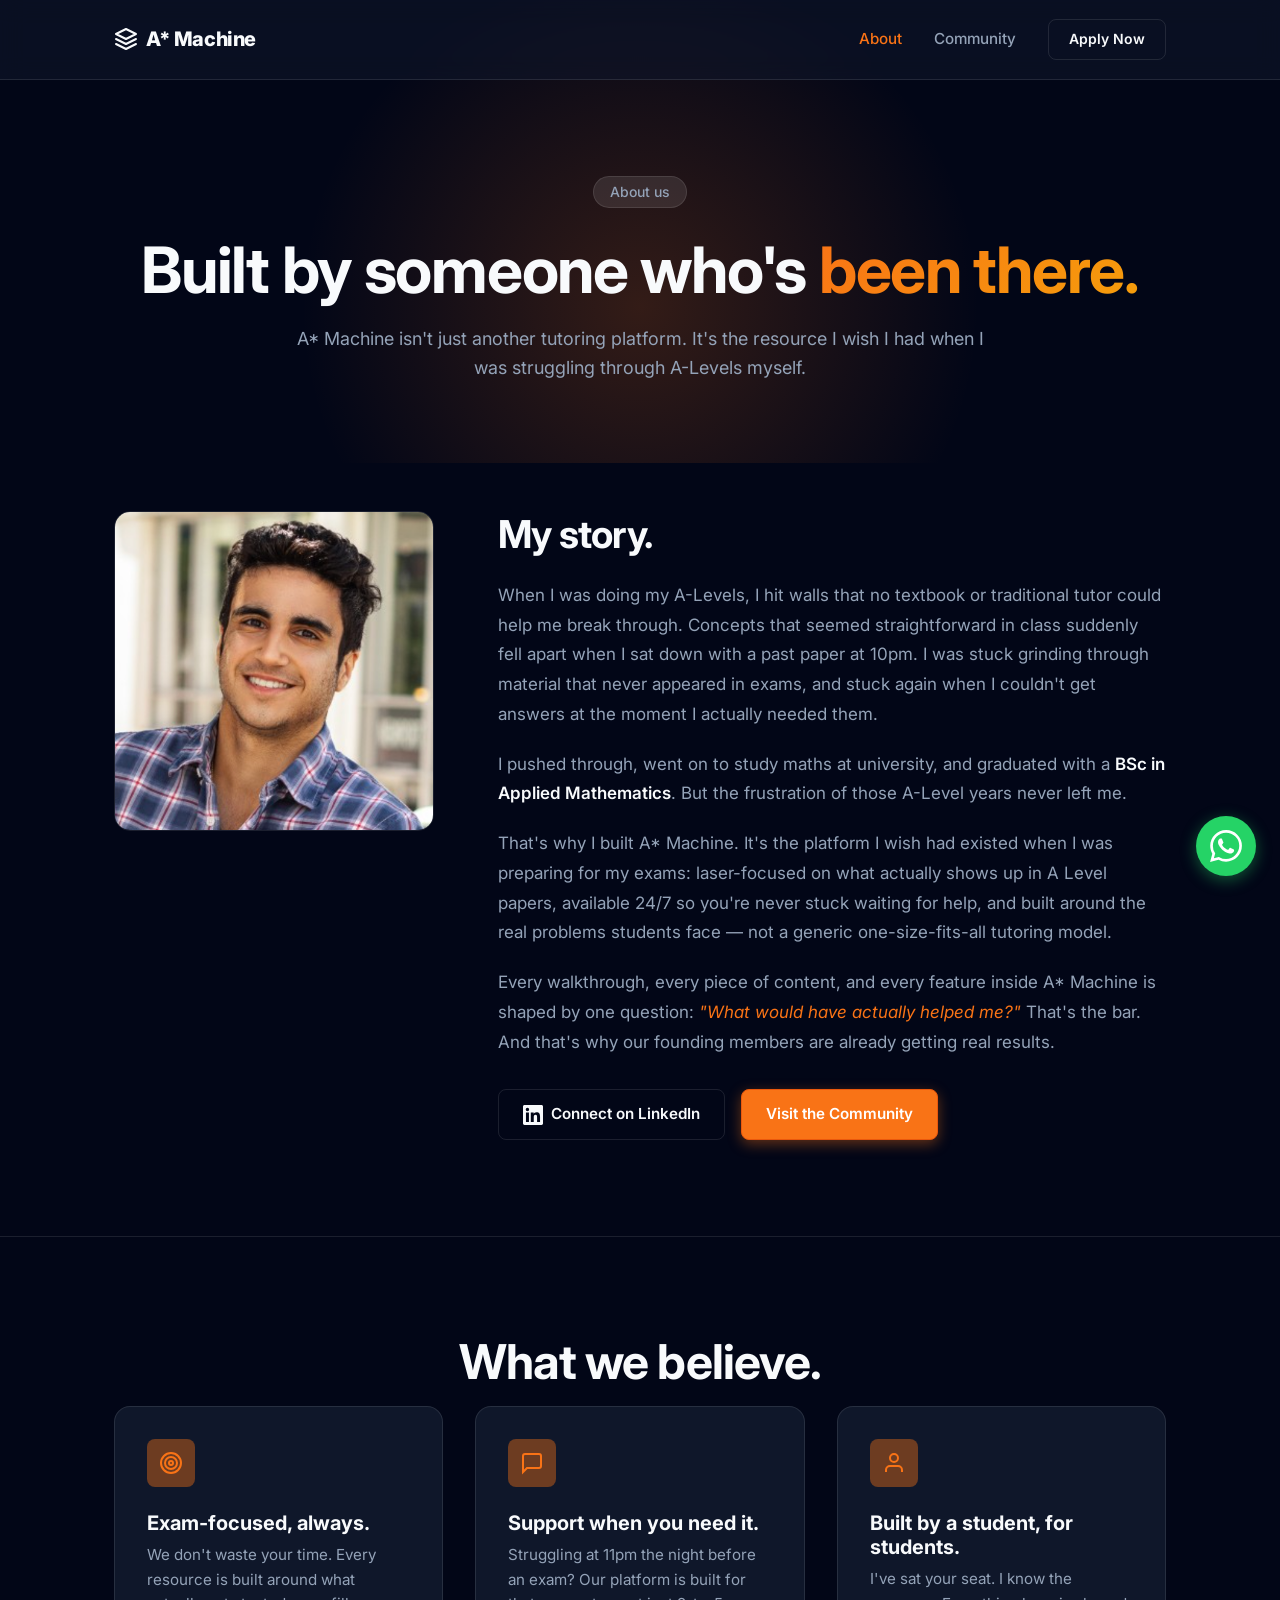
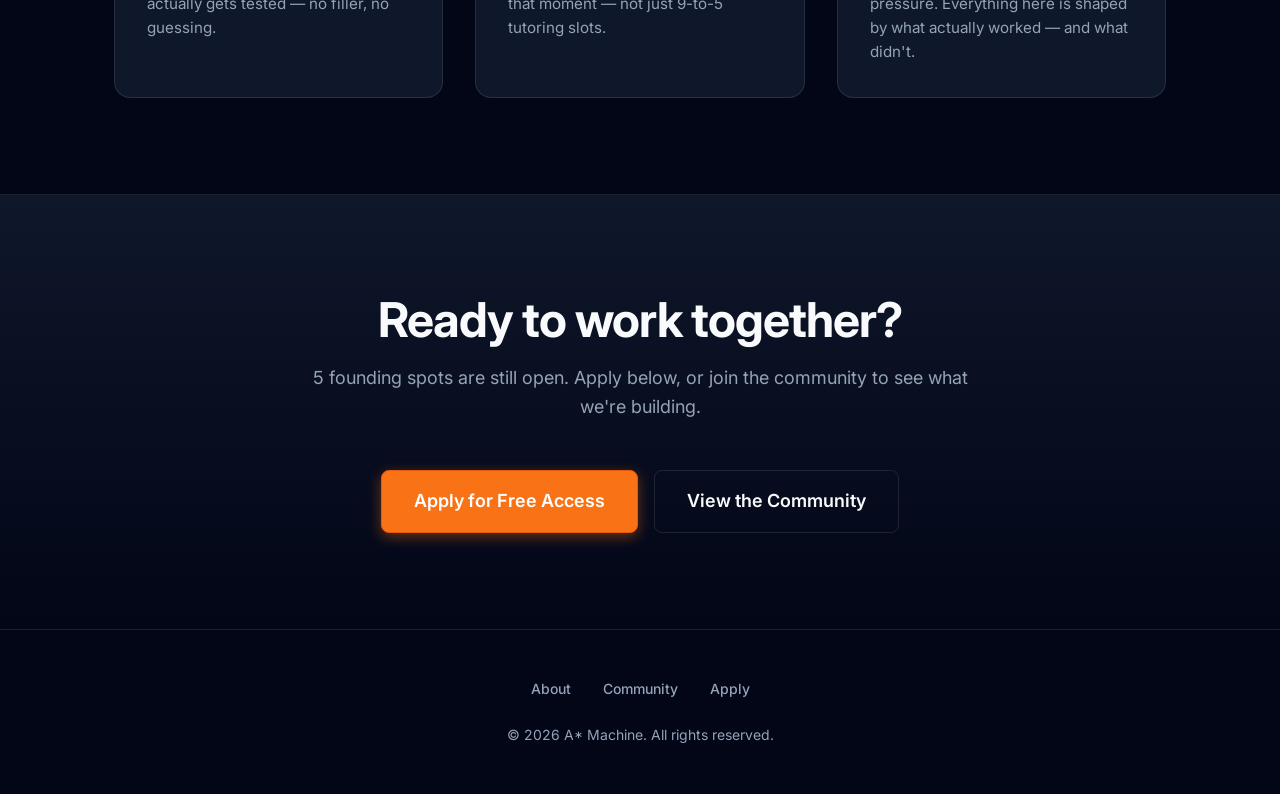
==== commit 268a1854: "Brand and domain migration: QuickMaths → A* Machine, quickmath.io → astarmachine.co.uk Co-Authored-B" ====
--- a/about.html
+++ b/about.html
@@ -4,7 +4,7 @@
 <head>
     <meta charset="UTF-8">
     <meta name="viewport" content="width=device-width, initial-scale=1.0">
-    <title>About Us | QuickMaths</title>
+    <title>About A* Machine — Founder Nicholas Geragotellis</title>
     <meta name="description"
         content="Built by an Applied Maths graduate who knows first-hand what A-Level students actually need.">
     <link rel="preconnect" href="https://fonts.googleapis.com">
@@ -12,6 +12,65 @@
     <link href="https://fonts.googleapis.com/css2?family=Inter:wght@300;400;500;600;700;800&display=swap"
         rel="stylesheet">
     <link rel="stylesheet" href="styles.css">
+
+<script type="application/ld+json">
+[
+  {
+    "@context": "https://schema.org",
+    "@type": "Person",
+    "@id": "https://www.astarmachine.co.uk/about.html#person",
+    "name": "Nicholas Geragotellis",
+    "jobTitle": "Founder, A* Machine",
+    "description": "Founder of A* Machine, an online A-Level Mathematics tutoring platform. Applied Mathematics graduate from Stellenbosch University who built A* Machine after experiencing first-hand the gaps in A-Level maths support — combining personalised video walkthroughs, AI tooling, and 24/7 student community access.",
+    "url": "https://www.astarmachine.co.uk/about.html",
+    "image": "https://www.astarmachine.co.uk/profile.png",
+    "email": "nick@quickmath.io",
+    "alumniOf": {
+      "@type": "CollegeOrUniversity",
+      "name": "Stellenbosch University",
+      "url": "https://www.sun.ac.za/"
+    },
+    "hasCredential": {
+      "@type": "EducationalOccupationalCredential",
+      "credentialCategory": "degree",
+      "educationalLevel": "Bachelor's Degree",
+      "name": "BSc in Applied Mathematics"
+    },
+    "worksFor": {
+      "@id": "https://www.astarmachine.co.uk/#organization"
+    },
+    "sameAs": [
+      "https://linkedin.com/in/nicholas-geragotellis-593761186/"
+    ],
+    "knowsAbout": [
+      "A-Level Mathematics",
+      "Edexcel A-Level Maths (9MA0)",
+      "International A-Level Maths (IAL WMA01)",
+      "Applied Mathematics",
+      "Mathematics Education",
+      "Online Tutoring"
+    ]
+  },
+  {
+    "@context": "https://schema.org",
+    "@type": "BreadcrumbList",
+    "itemListElement": [
+      {
+        "@type": "ListItem",
+        "position": 1,
+        "name": "Home",
+        "item": "https://www.astarmachine.co.uk/"
+      },
+      {
+        "@type": "ListItem",
+        "position": 2,
+        "name": "About",
+        "item": "https://www.astarmachine.co.uk/about.html"
+      }
+    ]
+  }
+]
+</script>
 </head>
 
 <body>
@@ -23,7 +82,7 @@
                     stroke-linecap="round" stroke-linejoin="round" class="logo-icon">
                     <path d="M12 2L2 7l10 5 10-5-10-5zM2 17l10 5 10-5M2 12l10 5 10-5" />
                 </svg>
-                QuickMaths
+                A* Machine
             </a>
             <div class="nav-links">
                 <a href="about.html" class="nav-link active">About</a>
@@ -39,7 +98,7 @@
         <div class="container animate-on-scroll">
             <span class="badge">About us</span>
             <h1 class="hero-title">Built by someone who's <span>been there.</span></h1>
-            <p class="hero-subtitle about-subtitle">QuickMaths isn't just another tutoring platform. It's the resource I wish I had when I was struggling through A-Levels myself.</p>
+            <p class="hero-subtitle about-subtitle">A* Machine isn't just another tutoring platform. It's the resource I wish I had when I was struggling through A-Levels myself.</p>
         </div>
     </header>
 
@@ -56,9 +115,9 @@
 
                     <p>I pushed through, went on to study maths at university, and graduated with a <strong>BSc in Applied Mathematics</strong>. But the frustration of those A-Level years never left me.</p>
 
-                    <p>That's why I built QuickMaths. It's the platform I wish had existed when I was preparing for my exams: laser-focused on what actually shows up in A Level papers, available 24/7 so you're never stuck waiting for help, and built around the real problems students face &mdash; not a generic one-size-fits-all tutoring model.</p>
-
-                    <p>Every walkthrough, every piece of content, and every feature inside QuickMaths is shaped by one question: <em>"What would have actually helped me?"</em> That's the bar. And that's why our founding members are already getting real results.</p>
+                    <p>That's why I built A* Machine. It's the platform I wish had existed when I was preparing for my exams: laser-focused on what actually shows up in A Level papers, available 24/7 so you're never stuck waiting for help, and built around the real problems students face &mdash; not a generic one-size-fits-all tutoring model.</p>
+
+                    <p>Every walkthrough, every piece of content, and every feature inside A* Machine is shaped by one question: <em>"What would have actually helped me?"</em> That's the bar. And that's why our founding members are already getting real results.</p>
 
                     <div class="founder-links">
                         <a href="https://linkedin.com/in/nicholas-geragotellis-593761186/" target="_blank" rel="noopener" class="btn btn-outline">
@@ -141,12 +200,12 @@
                 <a href="https://www.skool.com/quick-maths-6968/about" target="_blank" rel="noopener">Community</a>
                 <a href="https://tally.so/r/ODPE07">Apply</a>
             </div>
-            <p>&copy; 2026 QuickMaths. All rights reserved.</p>
+            <p>&copy; 2026 A* Machine. All rights reserved.</p>
         </div>
     </footer>
 
     <!-- WhatsApp Floating Button -->
-    <a href="https://wa.me/447864650040?text=Hi%20QuickMaths%2C%20I%20have%20a%20question" 
+    <a href="https://wa.me/447348939789?text=Hi%20A%2A%20Machine%2C%20I%20have%20a%20question" 
        target="_blank" rel="noopener" class="whatsapp-float" aria-label="Chat on WhatsApp">
         <svg viewBox="0 0 24 24" width="32" height="32" fill="currentColor">
             <path d="M17.472 14.382c-.297-.149-1.758-.867-2.03-.966-.273-.099-.471-.148-.67.15-.197.297-.767.966-.94 1.164-.173.199-.347.223-.644.075-.297-.15-1.255-.463-2.39-1.475-.883-.788-1.48-1.761-1.653-2.059-.173-.297-.018-.458.13-.606.134-.133.298-.347.446-.52.149-.174.198-.298.298-.497.099-.198.05-.371-.025-.52-.075-.149-.669-1.612-.916-2.207-.242-.579-.487-.5-.669-.51-.173-.008-.371-.01-.57-.01-.198 0-.52.074-.792.372-.272.297-1.04 1.016-1.04 2.479 0 1.462 1.065 2.875 1.213 3.074.149.198 2.096 3.2 5.077 4.487.709.306 1.262.489 1.694.625.712.227 1.36.195 1.871.118.571-.085 1.758-.719 2.006-1.413.248-.694.248-1.289.173-1.413-.074-.124-.272-.198-.57-.347m-5.421 7.403h-.004a9.87 9.87 0 01-5.031-1.378l-.361-.214-3.741.982.998-3.648-.235-.374a9.86 9.86 0 01-1.51-5.26c.001-5.45 4.436-9.884 9.888-9.884 2.64 0 5.122 1.03 6.988 2.898a9.825 9.825 0 012.893 6.994c-.003 5.45-4.437 9.884-9.885 9.884m8.413-18.297A11.815 11.815 0 0012.05 0C5.495 0 .16 5.335.157 11.892c0 2.096.547 4.142 1.588 5.945L.057 24l6.305-1.654a11.882 11.882 0 005.683 1.448h.005c6.554 0 11.89-5.335 11.893-11.893a11.821 11.821 0 00-3.48-8.413z"/>
--- a/styles.css
+++ b/styles.css
@@ -273,6 +273,99 @@
 
 .hero-cta-group { margin-top: 1rem; }
 
+/* Spots Tracker */
+.spots-tracker {
+  display: inline-flex;
+  flex-direction: column;
+  align-items: center;
+  gap: 0.85rem;
+  margin-top: 2rem;
+  padding: 1.25rem 1.75rem;
+  background: var(--bg-surface-glass);
+  border: 1px solid var(--border-color);
+  border-radius: var(--radius-md);
+  backdrop-filter: blur(12px);
+  -webkit-backdrop-filter: blur(12px);
+}
+
+.spots-tracker-section {
+  display: flex;
+  flex-direction: column;
+  align-items: center;
+  gap: 0.6rem;
+}
+
+.spots-tracker-divider {
+  width: 100%;
+  height: 1px;
+  background: var(--border-color);
+  margin: 0.25rem 0;
+}
+
+.spots-tracker-label {
+  font-size: 0.75rem;
+  font-weight: 600;
+  text-transform: uppercase;
+  letter-spacing: 0.12em;
+  color: var(--text-muted);
+}
+
+.spots-tracker-row {
+  display: flex;
+  gap: 0.6rem;
+}
+
+.spot {
+  width: 44px;
+  height: 44px;
+  border-radius: 50%;
+  display: flex;
+  align-items: center;
+  justify-content: center;
+  font-size: 0.7rem;
+  font-weight: 700;
+  letter-spacing: 0.02em;
+}
+
+.spot.taken {
+  background: var(--accent-primary);
+  border: 1px solid var(--accent-hover);
+  color: white;
+  box-shadow: 0 2px 10px var(--accent-glow);
+}
+
+.spot.available {
+  background: transparent;
+  border: 2px dashed var(--accent-primary);
+  color: var(--accent-primary);
+  animation: spot-pulse 2.2s ease-in-out infinite;
+}
+
+.spot.available:nth-of-type(5) {
+  animation-delay: 0.5s;
+}
+
+@keyframes spot-pulse {
+  0%, 100% {
+    box-shadow: 0 0 0 0 var(--accent-glow);
+    transform: scale(1);
+  }
+  50% {
+    box-shadow: 0 0 0 6px transparent;
+    transform: scale(1.05);
+  }
+}
+
+.spots-tracker-caption {
+  font-size: 0.875rem;
+  color: var(--text-muted);
+}
+
+.spots-tracker-caption strong {
+  color: var(--text-main);
+  font-weight: 700;
+}
+
 .reassurance {
   margin-top: 1rem;
   font-size: 0.875rem;
@@ -298,6 +391,7 @@
 
 @media(min-width: 768px) {
   .feature-card.span-2 { grid-column: span 2; }
+  .feature-card.span-3 { grid-column: 1 / -1; }
 }
 
 .feature-card h3 { font-size: 1.25rem; margin-bottom: 0.5rem; }
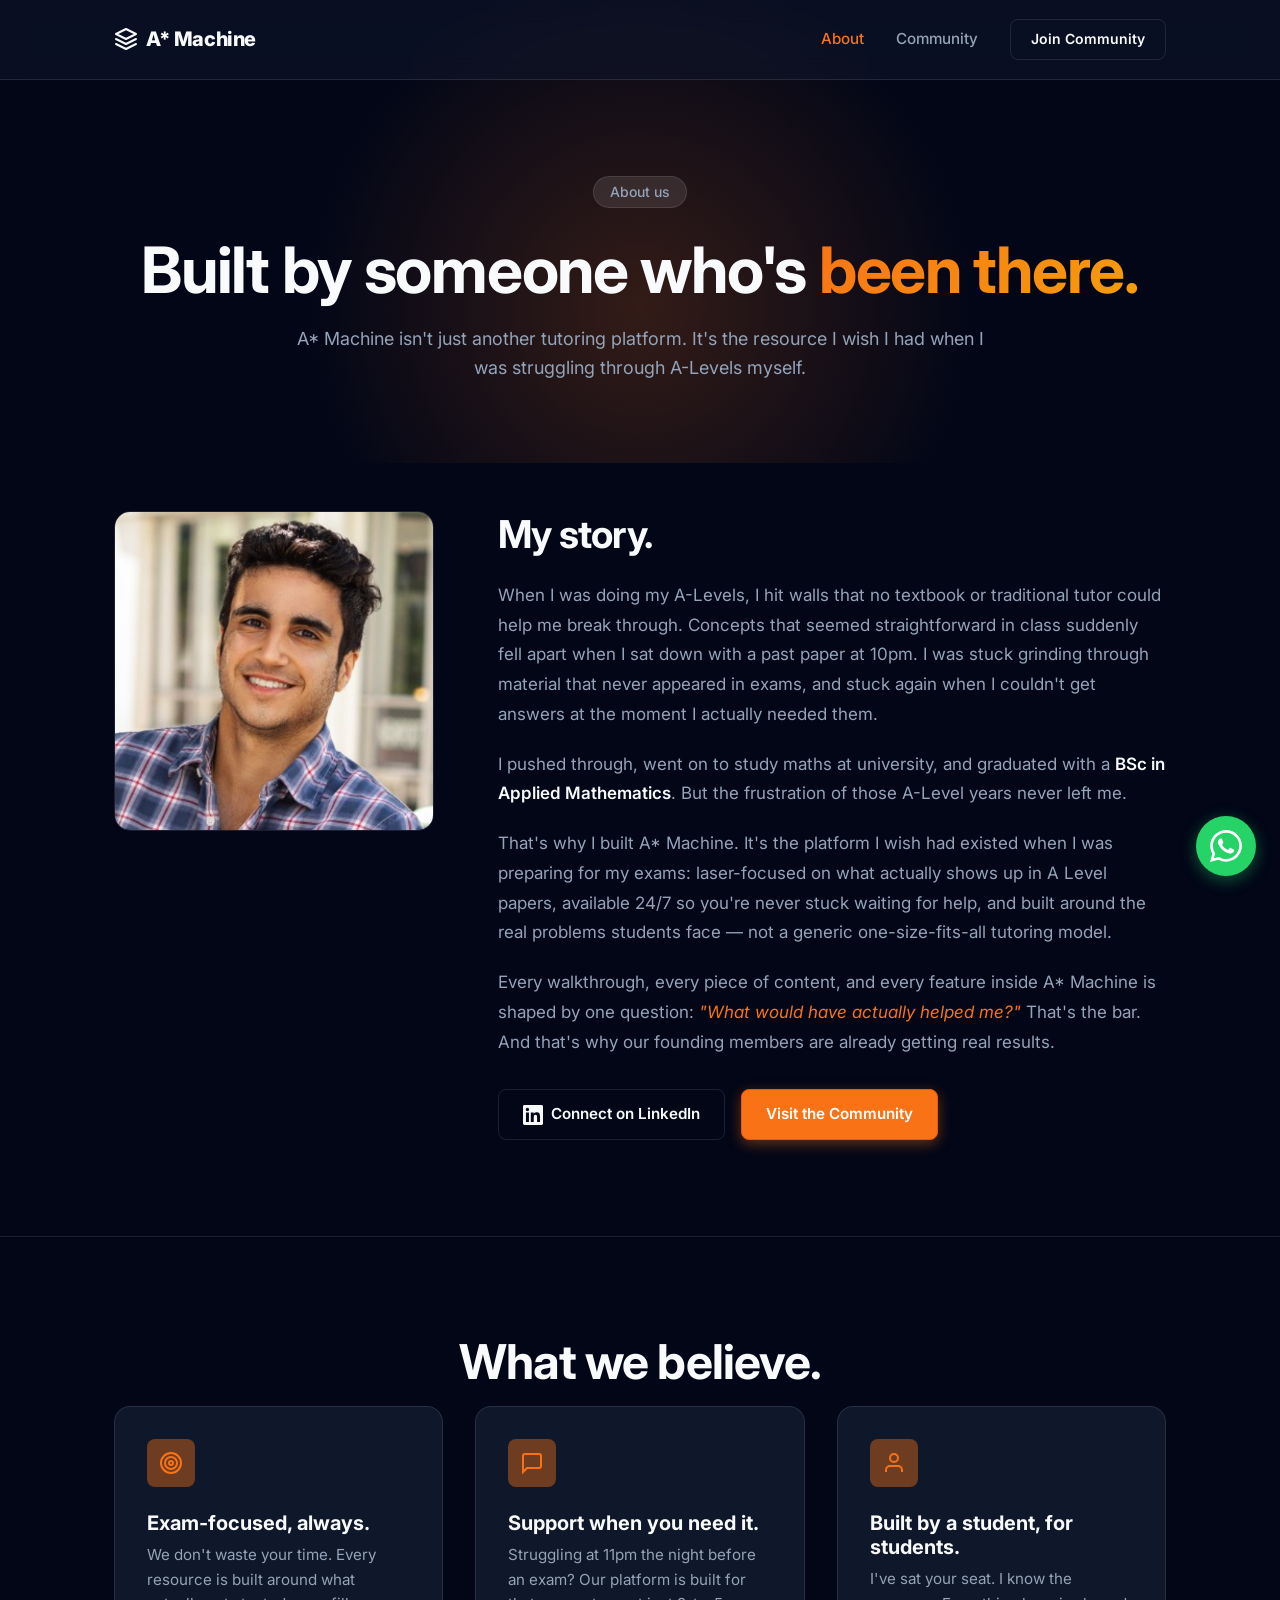
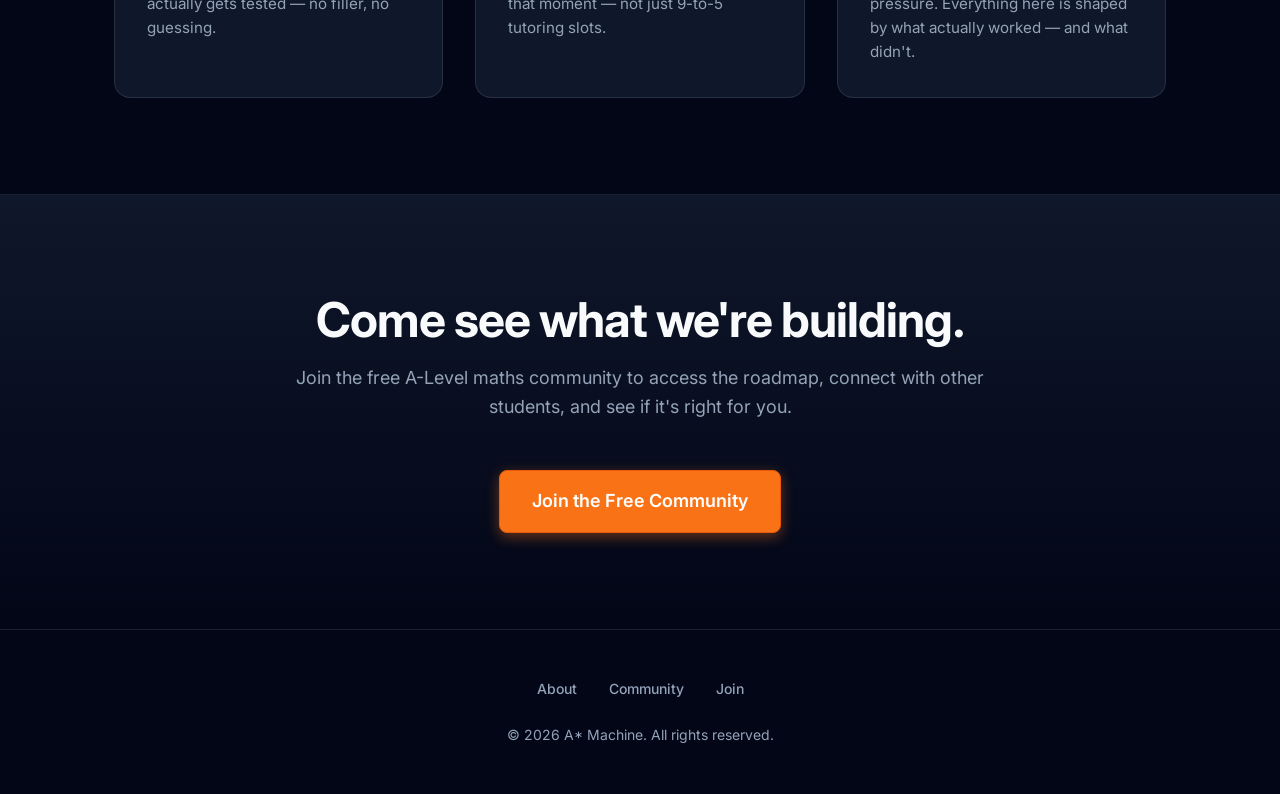
==== commit 40da747e: "Pivot main offer to free Skool community; demote paid platform to optional upgrade Co-Authored-By: C" ====
--- a/about.html
+++ b/about.html
@@ -86,8 +86,8 @@
             </a>
             <div class="nav-links">
                 <a href="about.html" class="nav-link active">About</a>
-                <a href="https://www.skool.com/quick-maths-6968/about" target="_blank" rel="noopener" class="nav-link">Community</a>
-                <a href="https://tally.so/r/ODPE07" class="btn btn-outline sm">Apply Now</a>
+                <a href="https://www.skool.com/a-machine-4284/about" target="_blank" rel="noopener" class="nav-link">Community</a>
+                <a href="https://www.skool.com/a-machine-4284/about" class="btn btn-outline sm">Join Community</a>
             </div>
         </div>
     </nav>
@@ -126,7 +126,7 @@
                             </svg>
                             Connect on LinkedIn
                         </a>
-                        <a href="https://www.skool.com/quick-maths-6968/about" target="_blank" rel="noopener" class="btn btn-primary">Visit the Community</a>
+                        <a href="https://www.skool.com/a-machine-4284/about" target="_blank" rel="noopener" class="btn btn-primary">Visit the Community</a>
                     </div>
                 </div>
             </div>
@@ -183,11 +183,10 @@
     <!-- Final CTA -->
     <section class="section final-cta">
         <div class="container center animate-on-scroll">
-            <h2 class="section-title">Ready to work together?</h2>
-            <p class="section-subtitle">5 founding spots are still open. Apply below, or join the community to see what we're building.</p>
-            <div class="hero-cta-group" style="display: flex; gap: 1rem; justify-content: center; flex-wrap: wrap;">
-                <a href="https://tally.so/r/ODPE07" class="btn btn-primary lg">Apply for Free Access</a>
-                <a href="https://www.skool.com/quick-maths-6968/about" target="_blank" rel="noopener" class="btn btn-outline lg">View the Community</a>
+            <h2 class="section-title">Come see what we're building.</h2>
+            <p class="section-subtitle">Join the free A-Level maths community to access the roadmap, connect with other students, and see if it's right for you.</p>
+            <div class="hero-cta-group">
+                <a href="https://www.skool.com/a-machine-4284/about" target="_blank" rel="noopener" class="btn btn-primary lg">Join the Free Community</a>
             </div>
         </div>
     </section>
@@ -197,8 +196,8 @@
         <div class="container center">
             <div class="footer-links">
                 <a href="about.html">About</a>
-                <a href="https://www.skool.com/quick-maths-6968/about" target="_blank" rel="noopener">Community</a>
-                <a href="https://tally.so/r/ODPE07">Apply</a>
+                <a href="https://www.skool.com/a-machine-4284/about" target="_blank" rel="noopener">Community</a>
+                <a href="https://www.skool.com/a-machine-4284/about">Join</a>
             </div>
             <p>&copy; 2026 A* Machine. All rights reserved.</p>
         </div>
--- a/styles.css
+++ b/styles.css
@@ -271,100 +271,17 @@
   border: 1px solid var(--border-color);
 }
 
+.hero-formerly {
+  font-size: 0.8125rem;
+  color: var(--text-muted);
+  font-style: italic;
+  font-weight: 500;
+  margin-top: -0.5rem;
+  margin-bottom: 1.5rem;
+  letter-spacing: 0.02em;
+}
+
 .hero-cta-group { margin-top: 1rem; }
-
-/* Spots Tracker */
-.spots-tracker {
-  display: inline-flex;
-  flex-direction: column;
-  align-items: center;
-  gap: 0.85rem;
-  margin-top: 2rem;
-  padding: 1.25rem 1.75rem;
-  background: var(--bg-surface-glass);
-  border: 1px solid var(--border-color);
-  border-radius: var(--radius-md);
-  backdrop-filter: blur(12px);
-  -webkit-backdrop-filter: blur(12px);
-}
-
-.spots-tracker-section {
-  display: flex;
-  flex-direction: column;
-  align-items: center;
-  gap: 0.6rem;
-}
-
-.spots-tracker-divider {
-  width: 100%;
-  height: 1px;
-  background: var(--border-color);
-  margin: 0.25rem 0;
-}
-
-.spots-tracker-label {
-  font-size: 0.75rem;
-  font-weight: 600;
-  text-transform: uppercase;
-  letter-spacing: 0.12em;
-  color: var(--text-muted);
-}
-
-.spots-tracker-row {
-  display: flex;
-  gap: 0.6rem;
-}
-
-.spot {
-  width: 44px;
-  height: 44px;
-  border-radius: 50%;
-  display: flex;
-  align-items: center;
-  justify-content: center;
-  font-size: 0.7rem;
-  font-weight: 700;
-  letter-spacing: 0.02em;
-}
-
-.spot.taken {
-  background: var(--accent-primary);
-  border: 1px solid var(--accent-hover);
-  color: white;
-  box-shadow: 0 2px 10px var(--accent-glow);
-}
-
-.spot.available {
-  background: transparent;
-  border: 2px dashed var(--accent-primary);
-  color: var(--accent-primary);
-  animation: spot-pulse 2.2s ease-in-out infinite;
-}
-
-.spot.available:nth-of-type(5) {
-  animation-delay: 0.5s;
-}
-
-@keyframes spot-pulse {
-  0%, 100% {
-    box-shadow: 0 0 0 0 var(--accent-glow);
-    transform: scale(1);
-  }
-  50% {
-    box-shadow: 0 0 0 6px transparent;
-    transform: scale(1.05);
-  }
-}
-
-.spots-tracker-caption {
-  font-size: 0.875rem;
-  color: var(--text-muted);
-}
-
-.spots-tracker-caption strong {
-  color: var(--text-main);
-  font-weight: 700;
-}
 
 .reassurance {
   margin-top: 1rem;
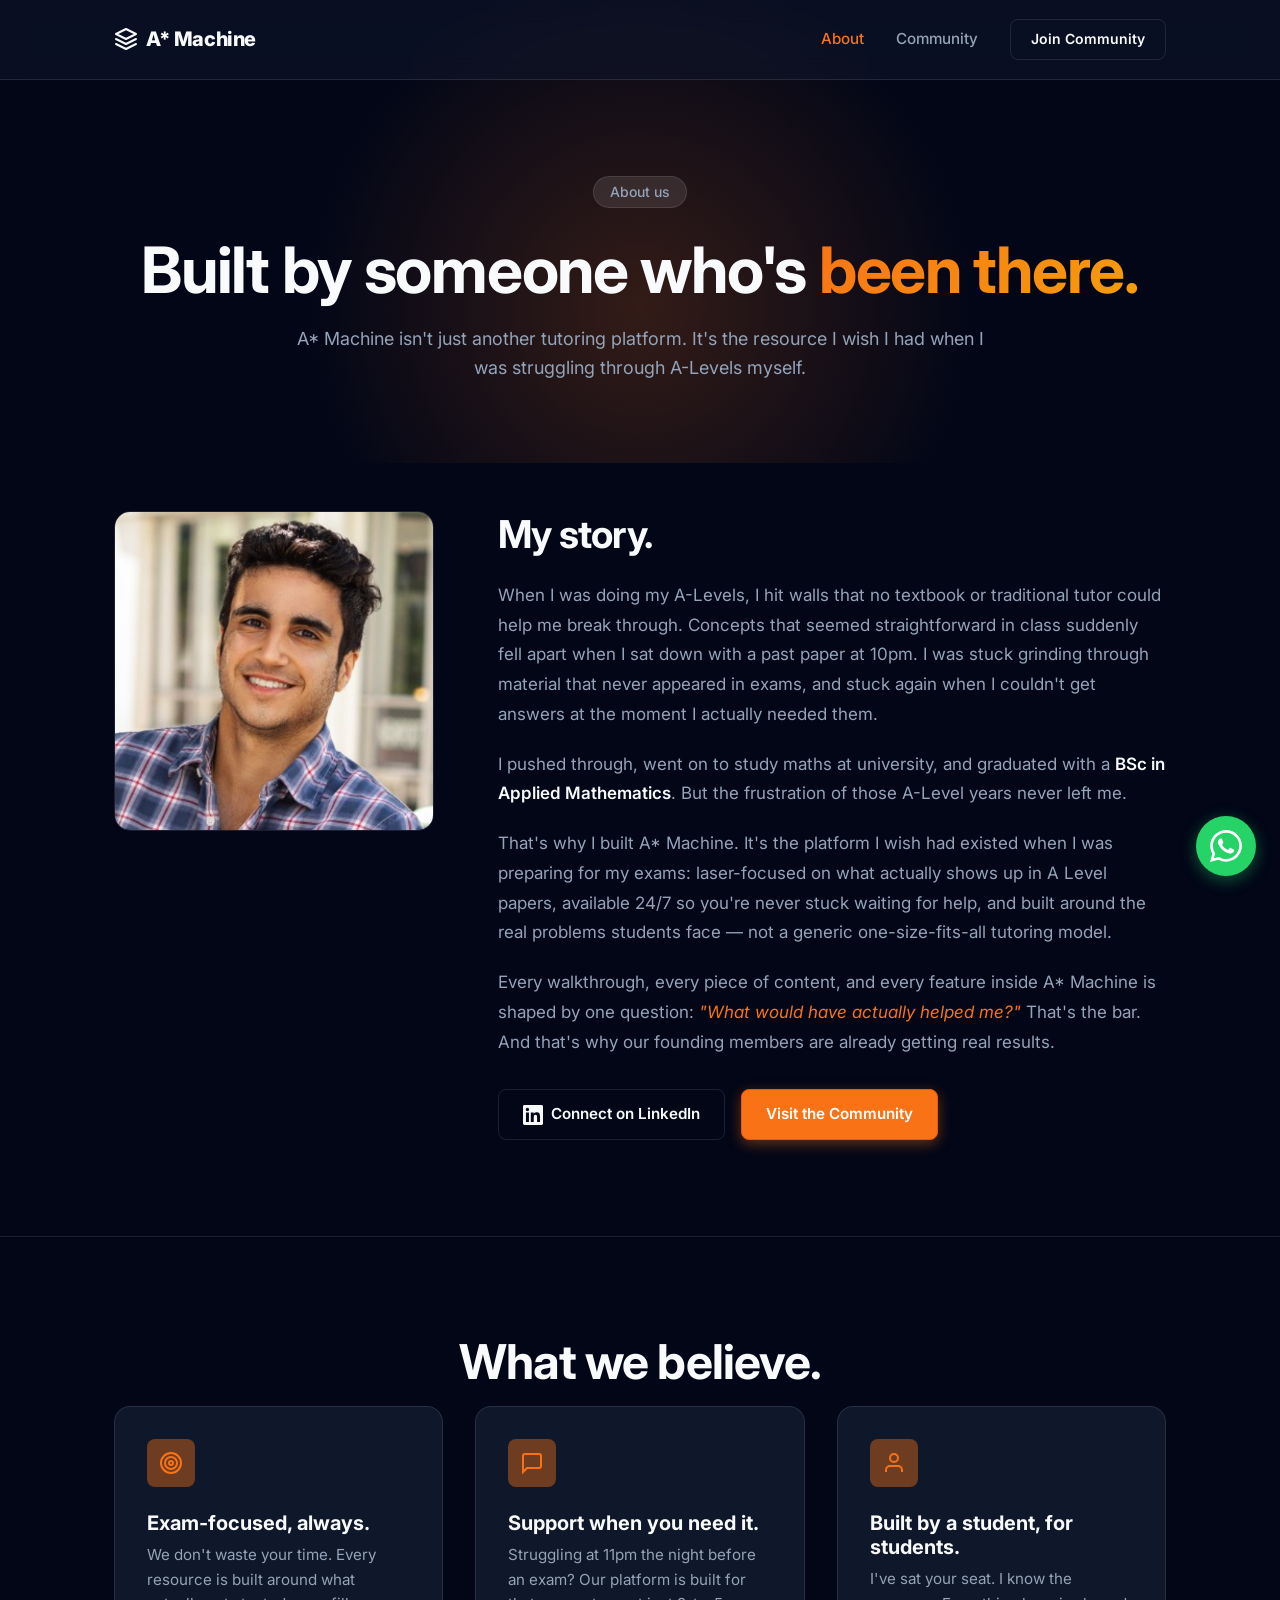
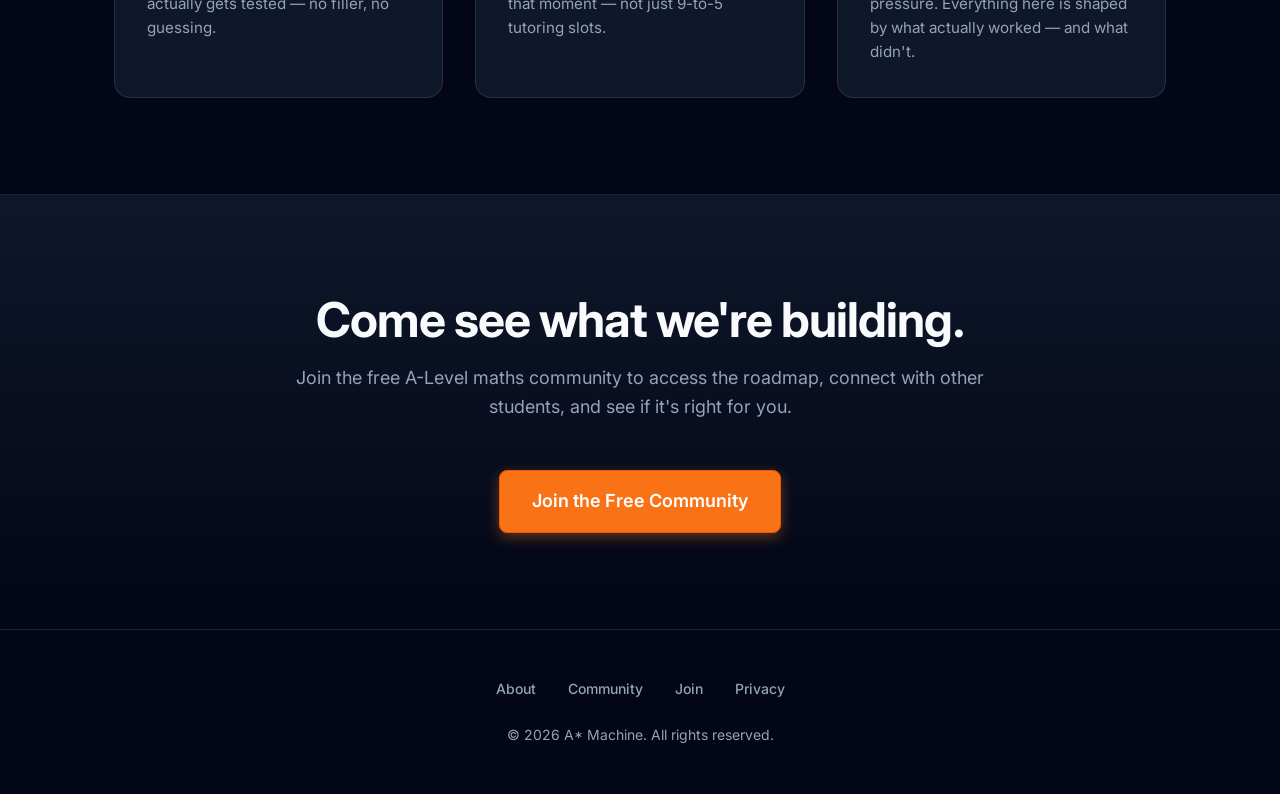
==== commit cec85ea8: "Add Vercel Analytics script and Privacy footer link on about.html Co-Authored-By: Claude Opus 4.7 (1" ====
--- a/about.html
+++ b/about.html
@@ -12,6 +12,9 @@
     <link href="https://fonts.googleapis.com/css2?family=Inter:wght@300;400;500;600;700;800&display=swap"
         rel="stylesheet">
     <link rel="stylesheet" href="styles.css">
+
+    <!-- Vercel Analytics -->
+    <script defer src="/_vercel/insights/script.js"></script>
 
 <script type="application/ld+json">
 [
@@ -198,6 +201,7 @@
                 <a href="about.html">About</a>
                 <a href="https://www.skool.com/a-machine-4284/about" target="_blank" rel="noopener">Community</a>
                 <a href="https://www.skool.com/a-machine-4284/about">Join</a>
+                <a href="privacy.html">Privacy</a>
             </div>
             <p>&copy; 2026 A* Machine. All rights reserved.</p>
         </div>
--- a/styles.css
+++ b/styles.css
@@ -283,6 +283,25 @@
 
 .hero-cta-group { margin-top: 1rem; }
 
+/* Audience chooser */
+.chooser-label {
+  font-size: 1rem;
+  font-weight: 600;
+  color: var(--text-main);
+  margin-bottom: 1rem;
+}
+
+.chooser-buttons {
+  display: flex;
+  gap: 1rem;
+  justify-content: center;
+  flex-wrap: wrap;
+}
+
+@media (max-width: 480px) {
+  .chooser-buttons { flex-direction: column; align-items: stretch; }
+}
+
 .reassurance {
   margin-top: 1rem;
   font-size: 0.875rem;
